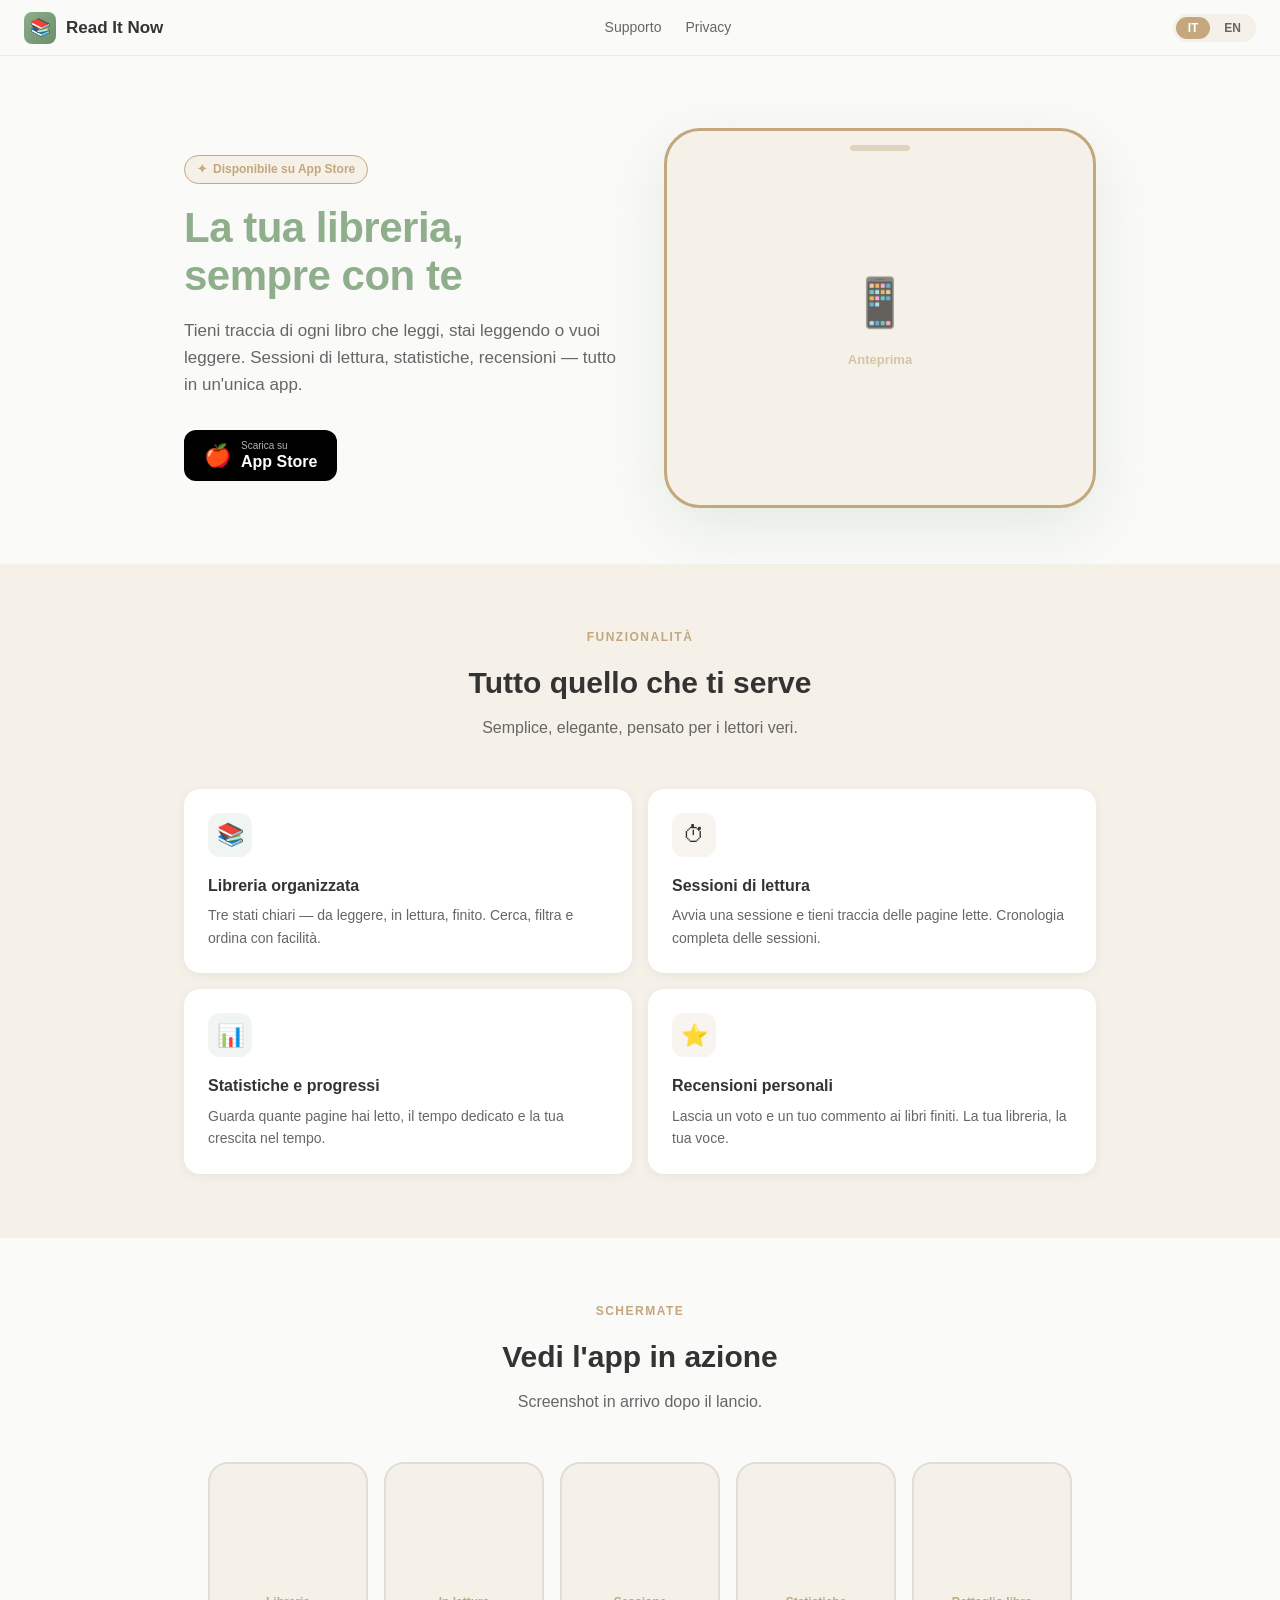
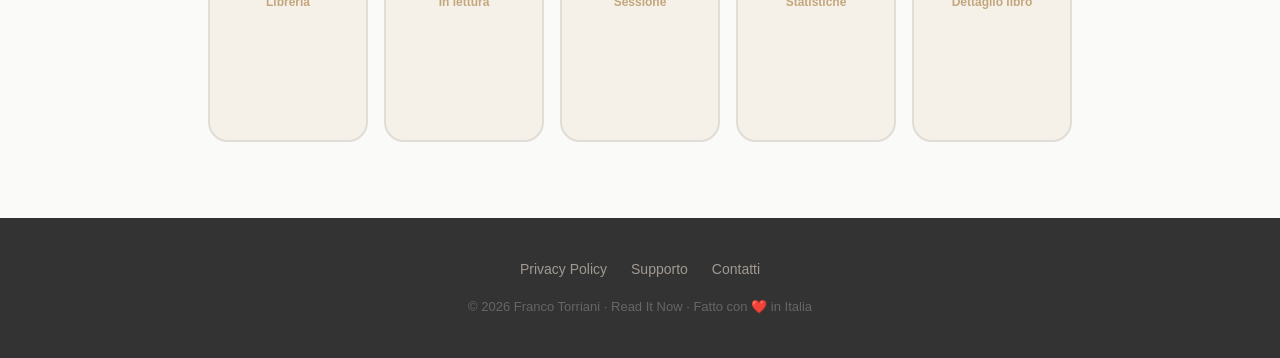
==== index.html @ 1315bf2b "Prepare screenshots section to load images from assets/screenshots/ Co-Authored-By: Claude Sonnet 4." ====
<!DOCTYPE html>
<html lang="it">
<head>
  <meta charset="UTF-8">
  <meta name="viewport" content="width=device-width, initial-scale=1.0">
  <title>Read It Now</title>
  <meta name="description" content="Read It Now — Tieni traccia dei libri che leggi. App iOS per organizzare la tua libreria personale.">
  <meta property="og:title" content="Read It Now">
  <meta property="og:description" content="Tieni traccia di ogni libro che leggi, stai leggendo o vuoi leggere.">
  <meta property="og:image" content="assets/app-icon.png">
  <meta property="og:type" content="website">
  <link rel="icon" href="favicon.svg" type="image/svg+xml">
  <link rel="stylesheet" href="style.css">
  <script>
    (function(){
      try {
        var l = localStorage.getItem('rin_lang');
        if (l === 'en') document.documentElement.setAttribute('data-lang', 'en');
      } catch(e) {}
    })();
  </script>
</head>
<body>

  <!-- NAV -->
  <nav class="nav">
    <a href="index.html" class="nav-logo">
      <div class="nav-icon">
        <img src="assets/app-icon.png" alt="Read It Now" onerror="this.parentElement.textContent='📚'">
      </div>
      Read It Now
    </a>
    <div class="nav-links">
      <a href="support.html" data-i18n="nav_support">Supporto</a>
      <a href="privacy.html" data-i18n="nav_privacy">Privacy</a>
    </div>
    <div class="lang-toggle">
      <button class="lang-btn active" data-lang="it" onclick="setLang('it')">IT</button>
      <button class="lang-btn" data-lang="en" onclick="setLang('en')">EN</button>
    </div>
  </nav>

  <!-- HERO -->
  <section class="hero">
    <div>
      <div class="hero-badge">✦ <span data-i18n="hero_badge">Disponibile su App Store</span></div>
      <h1 class="hero-title">
        <span data-i18n="hero_title_1">La tua libreria,</span><br>
        <span style="color: var(--color-primary);" data-i18n="hero_title_2">sempre con te</span>
      </h1>
      <p class="hero-sub" data-i18n="hero_sub">
        Tieni traccia di ogni libro che leggi, stai leggendo o vuoi leggere. Sessioni di lettura, statistiche, recensioni — tutto in un'unica app.
      </p>
      <!-- TODO: sostituire href con link App Store reale prima del lancio -->
      <a href="#" class="appstore-btn">
        <span class="as-icon">🍎</span>
        <div class="as-text">
          <small data-i18n="hero_appstore_label">Scarica su</small>
          <strong data-i18n="hero_appstore_store">App Store</strong>
        </div>
      </a>
    </div>
    <div class="hero-phone">
      <div class="hero-phone-placeholder">
        <div class="ph-icon">📱</div>
        <p data-i18n="hero_phone_label">Anteprima</p>
      </div>
    </div>
  </section>

  <!-- FEATURES -->
  <section class="features">
    <div class="container">
      <p class="section-label" data-i18n="features_label">Funzionalità</p>
      <h2 class="section-title" data-i18n="features_title">Tutto quello che ti serve</h2>
      <p class="section-sub" data-i18n="features_sub">Semplice, elegante, pensato per i lettori veri.</p>
      <div class="features-grid">
        <div class="feature-card">
          <div class="feature-icon" style="background: var(--color-feature-icon-green);">📚</div>
          <h3 data-i18n="feature_1_title">Libreria organizzata</h3>
          <p data-i18n="feature_1_desc">Tre stati chiari — da leggere, in lettura, finito. Cerca, filtra e ordina con facilità.</p>
        </div>
        <div class="feature-card">
          <div class="feature-icon" style="background: var(--color-feature-icon-cream);">⏱</div>
          <h3 data-i18n="feature_2_title">Sessioni di lettura</h3>
          <p data-i18n="feature_2_desc">Avvia una sessione e tieni traccia delle pagine lette. Cronologia completa delle sessioni.</p>
        </div>
        <div class="feature-card">
          <div class="feature-icon" style="background: var(--color-feature-icon-green);">📊</div>
          <h3 data-i18n="feature_3_title">Statistiche e progressi</h3>
          <p data-i18n="feature_3_desc">Guarda quante pagine hai letto, il tempo dedicato e la tua crescita nel tempo.</p>
        </div>
        <div class="feature-card">
          <div class="feature-icon" style="background: var(--color-feature-icon-cream);">⭐</div>
          <h3 data-i18n="feature_4_title">Recensioni personali</h3>
          <p data-i18n="feature_4_desc">Lascia un voto e un tuo commento ai libri finiti. La tua libreria, la tua voce.</p>
        </div>
      </div>
    </div>
  </section>

  <!-- SCREENSHOTS -->
  <section class="screenshots">
    <div class="container">
      <p class="section-label" data-i18n="screenshots_label">Schermate</p>
      <h2 class="section-title" data-i18n="screenshots_title">Vedi l'app in azione</h2>
      <p class="section-sub" data-i18n="screenshots_sub">Screenshot in arrivo dopo il lancio.</p>
    </div>
    <div class="screenshots-strip">
      <div class="screen-item">
        <img src="assets/screenshots/screen-1.png" alt="Libreria" onerror="this.style.display='none';this.nextElementSibling.style.display='block'">
        <span data-i18n="screen_1" style="display:none">Libreria</span>
      </div>
      <div class="screen-item">
        <img src="assets/screenshots/screen-2.png" alt="In lettura" onerror="this.style.display='none';this.nextElementSibling.style.display='block'">
        <span data-i18n="screen_2" style="display:none">In lettura</span>
      </div>
      <div class="screen-item">
        <img src="assets/screenshots/screen-3.png" alt="Sessione" onerror="this.style.display='none';this.nextElementSibling.style.display='block'">
        <span data-i18n="screen_3" style="display:none">Sessione</span>
      </div>
      <div class="screen-item">
        <img src="assets/screenshots/screen-4.png" alt="Statistiche" onerror="this.style.display='none';this.nextElementSibling.style.display='block'">
        <span data-i18n="screen_4" style="display:none">Statistiche</span>
      </div>
      <div class="screen-item">
        <img src="assets/screenshots/screen-5.png" alt="Dettaglio libro" onerror="this.style.display='none';this.nextElementSibling.style.display='block'">
        <span data-i18n="screen_5" style="display:none">Dettaglio libro</span>
      </div>
    </div>
  </section>

  <!-- FOOTER -->
  <footer>
    <div class="footer-links">
      <a href="privacy.html" data-i18n="footer_privacy">Privacy Policy</a>
      <a href="support.html" data-i18n="footer_support">Supporto</a>
      <a href="mailto:readitnowapp@gmail.com" data-i18n="footer_contact">Contatti</a>
    </div>
    <p class="footer-copy" data-i18n="footer_copy">© 2026 Franco Torriani · Read It Now · Fatto con ❤️ in Italia</p>
  </footer>

  <script src="i18n.js"></script>
</body>
</html>
---- style.css ----
/* ============================================================
   READ IT NOW — WEBSITE STYLES
   Palette and spacing mirrors the iOS app exactly.
   ============================================================ */

/* --- Reset ------------------------------------------------- */
*, *::before, *::after { box-sizing: border-box; margin: 0; padding: 0; }
img { max-width: 100%; display: block; }
a { color: inherit; text-decoration: none; }

/* --- Design Tokens ----------------------------------------- */
:root {
  --color-primary:        #8FAE8B;
  --color-secondary:      #F5F1E8;
  --color-accent:         #C4A77D;
  --color-bg:             #FAFAF8;
  --color-text:           #333333;
  --color-text-secondary: #666666;
  --color-footer-bg:      #333333;
  --color-feature-icon-green: rgba(143, 174, 139, 0.12);
  --color-feature-icon-cream: rgba(196, 167, 125, 0.12);

  --font: -apple-system, BlinkMacSystemFont, 'Segoe UI', sans-serif;

  --radius-sm:  8px;
  --radius-md:  12px;
  --radius-lg:  16px;
  --radius-xl:  36px;

  --shadow-sm:   0 2px 12px rgba(0, 0, 0, 0.06);
  --shadow-hero: 0 20px 60px rgba(143, 174, 139, 0.2);

  --breakpoint: 768px;
}

/* --- Base -------------------------------------------------- */
body {
  font-family: var(--font);
  background: var(--color-bg);
  color: var(--color-text);
  font-size: 16px;
  line-height: 1.6;
}

/* --- Typography -------------------------------------------- */
h1 { font-size: 42px; font-weight: 800; line-height: 1.15; letter-spacing: -0.5px; }
h2 { font-size: 30px; font-weight: 800; }
h3 { font-size: 16px; font-weight: 700; }

/* --- NAV --------------------------------------------------- */
.nav {
  background: rgba(250, 250, 248, 0.92);
  backdrop-filter: blur(12px);
  -webkit-backdrop-filter: blur(12px);
  border-bottom: 1px solid rgba(0, 0, 0, 0.06);
  height: 56px;
  padding: 0 24px;
  display: flex;
  align-items: center;
  justify-content: space-between;
  position: sticky;
  top: 0;
  z-index: 100;
}
.nav-logo {
  display: flex;
  align-items: center;
  gap: 10px;
  font-weight: 700;
  font-size: 17px;
  color: var(--color-text);
}
.nav-icon {
  width: 32px; height: 32px;
  background: linear-gradient(135deg, var(--color-primary), #6B8E68);
  border-radius: var(--radius-sm);
  display: flex;
  align-items: center;
  justify-content: center;
}
.nav-icon img { width: 20px; height: 20px; }
.nav-links {
  display: flex;
  gap: 24px;
}
.nav-links a {
  font-size: 14px;
  color: var(--color-text-secondary);
  transition: color 0.15s;
}
.nav-links a:hover { color: var(--color-primary); }
.lang-toggle {
  display: flex;
  background: var(--color-secondary);
  border-radius: 20px;
  padding: 3px;
  gap: 2px;
}
.lang-btn {
  padding: 4px 12px;
  border-radius: 16px;
  font-size: 12px;
  font-weight: 600;
  cursor: pointer;
  border: none;
  background: transparent;
  color: var(--color-text-secondary);
  font-family: var(--font);
}
.lang-btn.active {
  background: var(--color-accent);
  color: white;
}

/* --- FOOTER ------------------------------------------------ */
footer {
  background: var(--color-footer-bg);
  color: #E8E4DF;
  padding: 40px 24px;
  text-align: center;
}
.footer-links {
  display: flex;
  gap: 24px;
  justify-content: center;
  flex-wrap: wrap;
  margin-bottom: 16px;
}
.footer-links a { color: #A09A92; font-size: 14px; }
.footer-links a:hover { color: var(--color-primary); }
.footer-copy { font-size: 13px; color: #666; }

/* --- SECTION COMMON --------------------------------------- */
.section-label {
  text-align: center;
  font-size: 12px;
  font-weight: 700;
  letter-spacing: 1.5px;
  color: var(--color-accent);
  text-transform: uppercase;
  margin-bottom: 12px;
}
.section-title {
  text-align: center;
  margin-bottom: 8px;
}
.section-sub {
  text-align: center;
  font-size: 16px;
  color: var(--color-text-secondary);
  margin-bottom: 48px;
}
.container { max-width: 960px; margin: 0 auto; padding: 0 24px; }

/* --- HERO -------------------------------------------------- */
.hero {
  max-width: 960px;
  margin: 0 auto;
  padding: 72px 24px 56px;
  display: grid;
  grid-template-columns: 1fr 1fr;
  gap: 48px;
  align-items: center;
}
.hero-badge {
  display: inline-flex;
  align-items: center;
  gap: 6px;
  background: var(--color-secondary);
  border: 1px solid var(--color-accent);
  border-radius: 20px;
  padding: 4px 12px;
  font-size: 12px;
  color: var(--color-accent);
  font-weight: 600;
  margin-bottom: 20px;
}
.hero-title {
  margin-bottom: 16px;
}
.hero-title span { color: var(--color-primary); }
.hero-sub {
  font-size: 17px;
  color: var(--color-text-secondary);
  margin-bottom: 32px;
}
.appstore-btn {
  display: inline-flex;
  align-items: center;
  gap: 10px;
  background: #000;
  color: #fff;
  border-radius: var(--radius-md);
  padding: 10px 20px;
  width: fit-content;
}
.appstore-btn .as-icon { font-size: 22px; line-height: 1; }
.appstore-btn .as-text { line-height: 1.2; }
.appstore-btn .as-text small { display: block; font-size: 10px; opacity: 0.7; }
.appstore-btn .as-text strong { font-size: 16px; font-weight: 700; }
.hero-phone {
  background: var(--color-secondary);
  border: 3px solid var(--color-accent);
  border-radius: var(--radius-xl);
  height: 380px;
  display: flex;
  align-items: center;
  justify-content: center;
  box-shadow: var(--shadow-hero);
  position: relative;
  overflow: hidden;
}
.hero-phone::before {
  content: '';
  position: absolute;
  top: 14px;
  width: 60px; height: 6px;
  background: var(--color-accent);
  border-radius: 3px;
  opacity: 0.4;
}
.hero-phone img { width: 80%; height: 90%; object-fit: cover; border-radius: 20px; }
.hero-phone-placeholder {
  text-align: center;
  color: var(--color-accent);
  opacity: 0.6;
}
.hero-phone-placeholder .ph-icon { font-size: 48px; margin-bottom: 8px; }
.hero-phone-placeholder p { font-size: 13px; font-weight: 600; }

/* --- FEATURES --------------------------------------------- */
.features { background: var(--color-secondary); padding: 64px 24px; }
.features-grid {
  display: grid;
  grid-template-columns: 1fr 1fr;
  gap: 16px;
}
.feature-card {
  background: white;
  border-radius: var(--radius-lg);
  padding: 24px;
  box-shadow: var(--shadow-sm);
}
.feature-icon {
  width: 44px; height: 44px;
  border-radius: var(--radius-md);
  display: flex;
  align-items: center;
  justify-content: center;
  font-size: 22px;
  margin-bottom: 16px;
}
.feature-card p { font-size: 14px; color: var(--color-text-secondary); margin-top: 6px; }

/* --- SCREENSHOTS ------------------------------------------ */
.screenshots { padding: 64px 0; }
.screenshots .container { margin-bottom: 32px; }
.screenshots-strip {
  display: flex;
  gap: 16px;
  overflow-x: auto;
  padding: 0 24px 12px;
  scroll-snap-type: x mandatory;
  -webkit-overflow-scrolling: touch;
  scrollbar-width: none;
  justify-content: center;
}
.screenshots-strip::-webkit-scrollbar { display: none; }
.screen-item {
  flex: 0 0 160px;
  height: 280px;
  background: var(--color-secondary);
  border: 2px solid #e0ddd8;
  border-radius: 20px;
  display: flex;
  align-items: center;
  justify-content: center;
  color: var(--color-accent);
  font-size: 12px;
  font-weight: 600;
  text-align: center;
  padding: 12px;
  scroll-snap-align: start;
  overflow: hidden;
}
.screen-item img { width: 100%; height: 100%; object-fit: cover; border-radius: 18px; }

/* --- MINI HERO (support, privacy) ------------------------- */
.mini-hero {
  background: var(--color-secondary);
  padding: 48px 24px;
  text-align: center;
  border-bottom: 1px solid rgba(0,0,0,0.06);
}
.mini-hero h1 { font-size: 36px; margin-bottom: 12px; }
.mini-hero p { font-size: 17px; color: var(--color-text-secondary); }

/* --- FAQ -------------------------------------------------- */
.faq-section { padding: 56px 24px; }
.faq-list { max-width: 720px; margin: 0 auto; display: flex; flex-direction: column; gap: 12px; }
details {
  background: white;
  border-radius: var(--radius-md);
  box-shadow: var(--shadow-sm);
  overflow: hidden;
}
summary {
  padding: 20px 24px;
  font-weight: 600;
  font-size: 15px;
  cursor: pointer;
  list-style: none;
  display: flex;
  justify-content: space-between;
  align-items: center;
}
summary::-webkit-details-marker { display: none; }
summary::after {
  content: '+';
  font-size: 20px;
  color: var(--color-accent);
  font-weight: 300;
  flex-shrink: 0;
}
details[open] summary::after { content: '−'; }
.faq-answer { padding: 0 24px 20px; font-size: 14px; color: var(--color-text-secondary); line-height: 1.7; }

/* --- CONTACT ---------------------------------------------- */
.contact-section {
  background: var(--color-secondary);
  padding: 56px 24px;
  text-align: center;
}
.contact-section h2 { margin-bottom: 12px; }
.contact-section p { color: var(--color-text-secondary); margin-bottom: 28px; }
.contact-btn {
  display: inline-flex;
  align-items: center;
  gap: 8px;
  background: var(--color-primary);
  color: white;
  padding: 12px 28px;
  border-radius: var(--radius-md);
  font-weight: 600;
  font-size: 15px;
}
.contact-btn:hover { background: #6B8E68; }
.contact-note { margin-top: 16px; font-size: 13px; color: var(--color-text-secondary); }

/* --- PRIVACY ---------------------------------------------- */
.privacy-section { padding: 56px 24px; max-width: 720px; margin: 0 auto; }
.privacy-section .last-modified {
  font-size: 13px;
  color: var(--color-text-secondary);
  margin-bottom: 40px;
  padding-bottom: 16px;
  border-bottom: 1px solid #e0ddd8;
}
.privacy-section h2 { font-size: 20px; font-weight: 700; margin: 32px 0 12px; }
.privacy-section p { font-size: 15px; color: var(--color-text-secondary); margin-bottom: 12px; line-height: 1.7; }
.privacy-section a { color: var(--color-primary); text-decoration: underline; }

/* --- LANG BLOCKS ------------------------------------------ */
.lang-block[hidden] { display: none; }

/* --- RESPONSIVE ------------------------------------------- */
@media (max-width: 768px) {
  h1 { font-size: 32px; }
  h2 { font-size: 24px; }

  .nav-links { display: none; }

  .hero {
    grid-template-columns: 1fr;
    padding: 48px 24px 40px;
    gap: 32px;
  }
  .hero-phone { height: 260px; }

  .features-grid { grid-template-columns: 1fr; }

  .mini-hero h1 { font-size: 28px; }
}

/* --- FOUC PREVENTION -------------------------------------- */
[data-lang="en"] .lang-block[data-lang="it"] { display: none; }
[data-lang="en"] .lang-block[data-lang="en"] { display: block !important; }
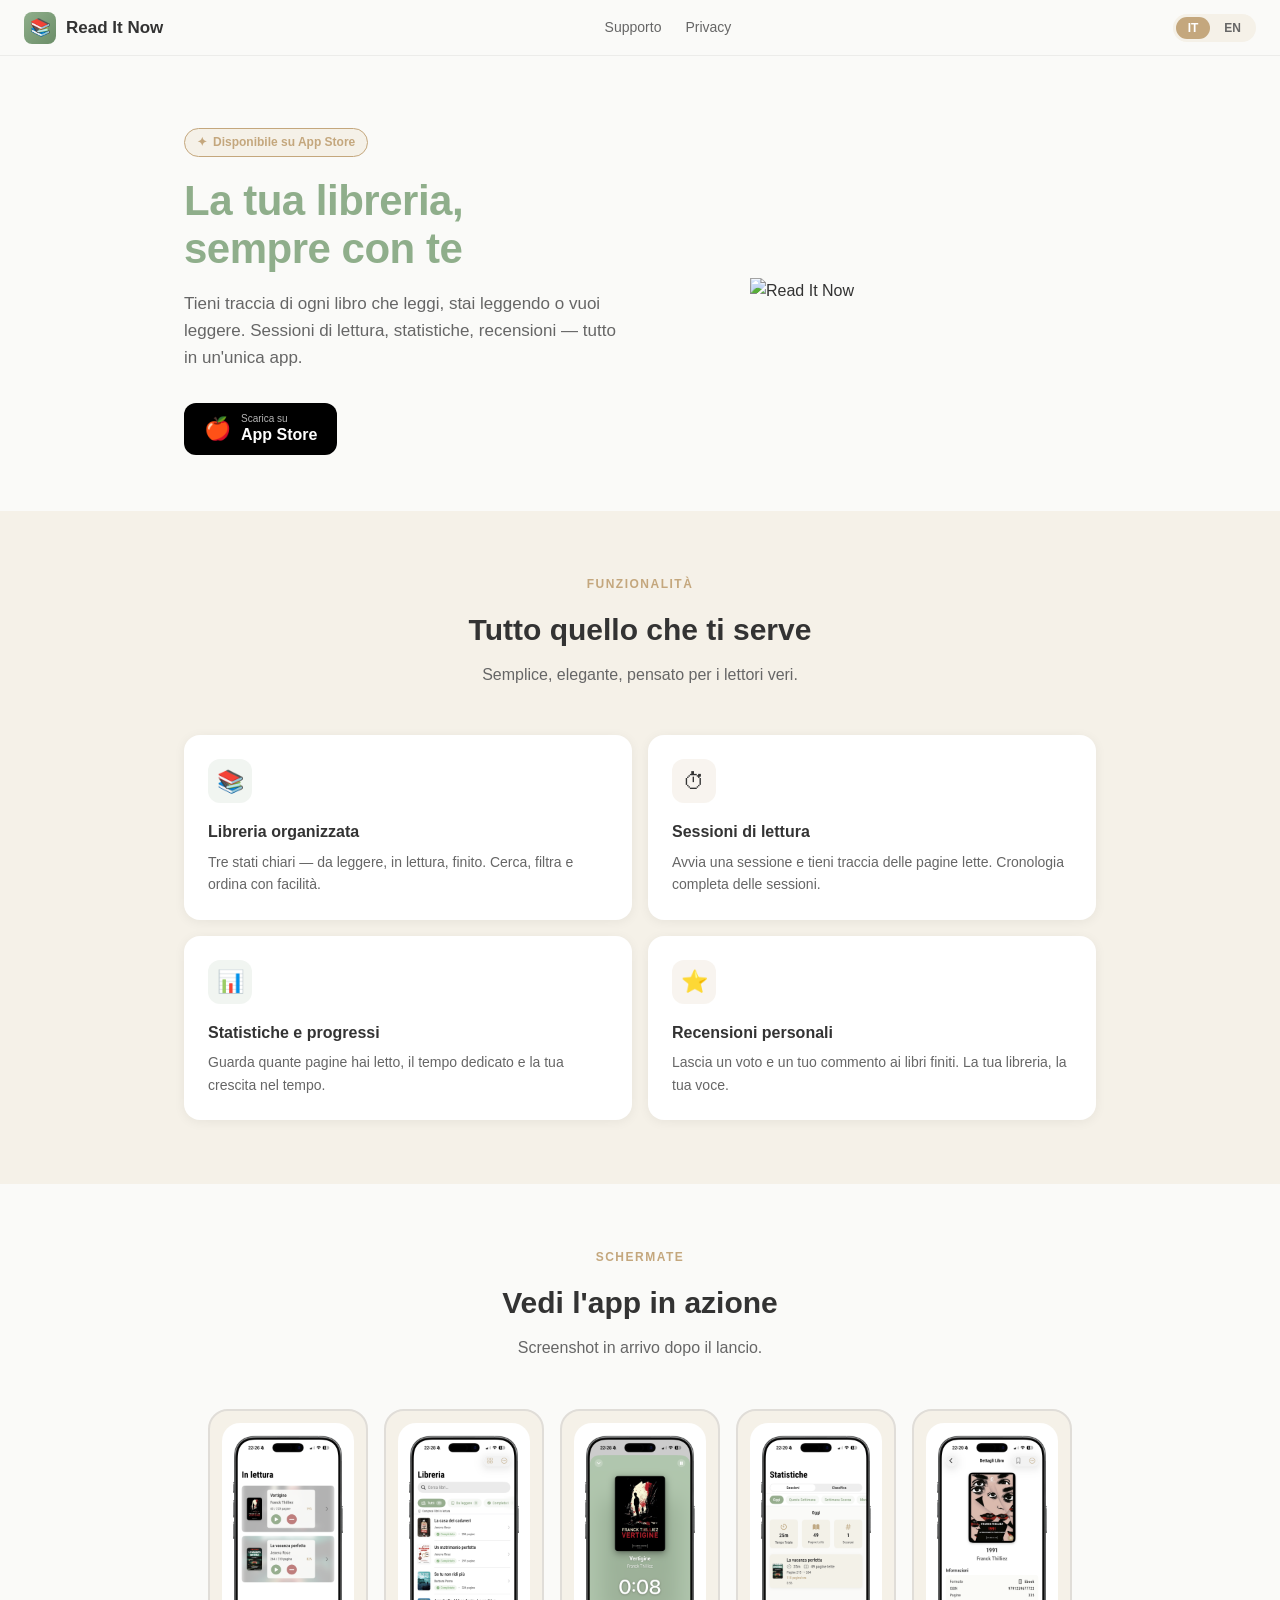
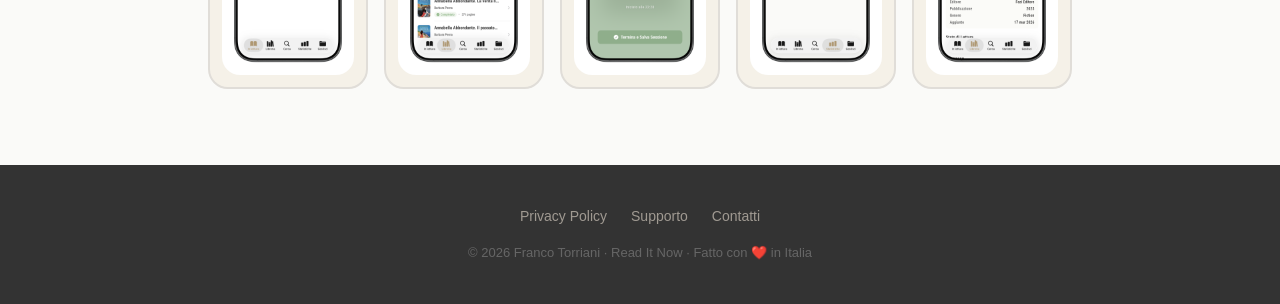
==== commit 3d096800: "Use phone mockup screenshot in hero section Replace placeholder with screen-1-home.png and restyle h" ====
--- a/index.html
+++ b/index.html
@@ -61,10 +61,7 @@
       </a>
     </div>
     <div class="hero-phone">
-      <div class="hero-phone-placeholder">
-        <div class="ph-icon">📱</div>
-        <p data-i18n="hero_phone_label">Anteprima</p>
-      </div>
+      <img src="assets/screenshots/screen-1-home.png" alt="Read It Now" class="hero-phone-img">
     </div>
   </section>
 
--- a/style.css
+++ b/style.css
@@ -199,27 +199,11 @@
 .appstore-btn .as-text small { display: block; font-size: 10px; opacity: 0.7; }
 .appstore-btn .as-text strong { font-size: 16px; font-weight: 700; }
 .hero-phone {
-  background: var(--color-secondary);
-  border: 3px solid var(--color-accent);
-  border-radius: var(--radius-xl);
-  height: 380px;
-  display: flex;
-  align-items: center;
-  justify-content: center;
-  box-shadow: var(--shadow-hero);
-  position: relative;
-  overflow: hidden;
-}
-.hero-phone::before {
-  content: '';
-  position: absolute;
-  top: 14px;
-  width: 60px; height: 6px;
-  background: var(--color-accent);
-  border-radius: 3px;
-  opacity: 0.4;
-}
-.hero-phone img { width: 80%; height: 90%; object-fit: cover; border-radius: 20px; }
+  max-width: 260px;
+  width: 100%;
+  margin: 0 auto;
+}
+.hero-phone img { width: 100%; height: auto; display: block; }
 .hero-phone-placeholder {
   text-align: center;
   color: var(--color-accent);
@@ -375,7 +359,7 @@
     padding: 48px 24px 40px;
     gap: 32px;
   }
-  .hero-phone { height: 260px; }
+  .hero-phone { max-width: 180px; }
 
   .features-grid { grid-template-columns: 1fr; }
 
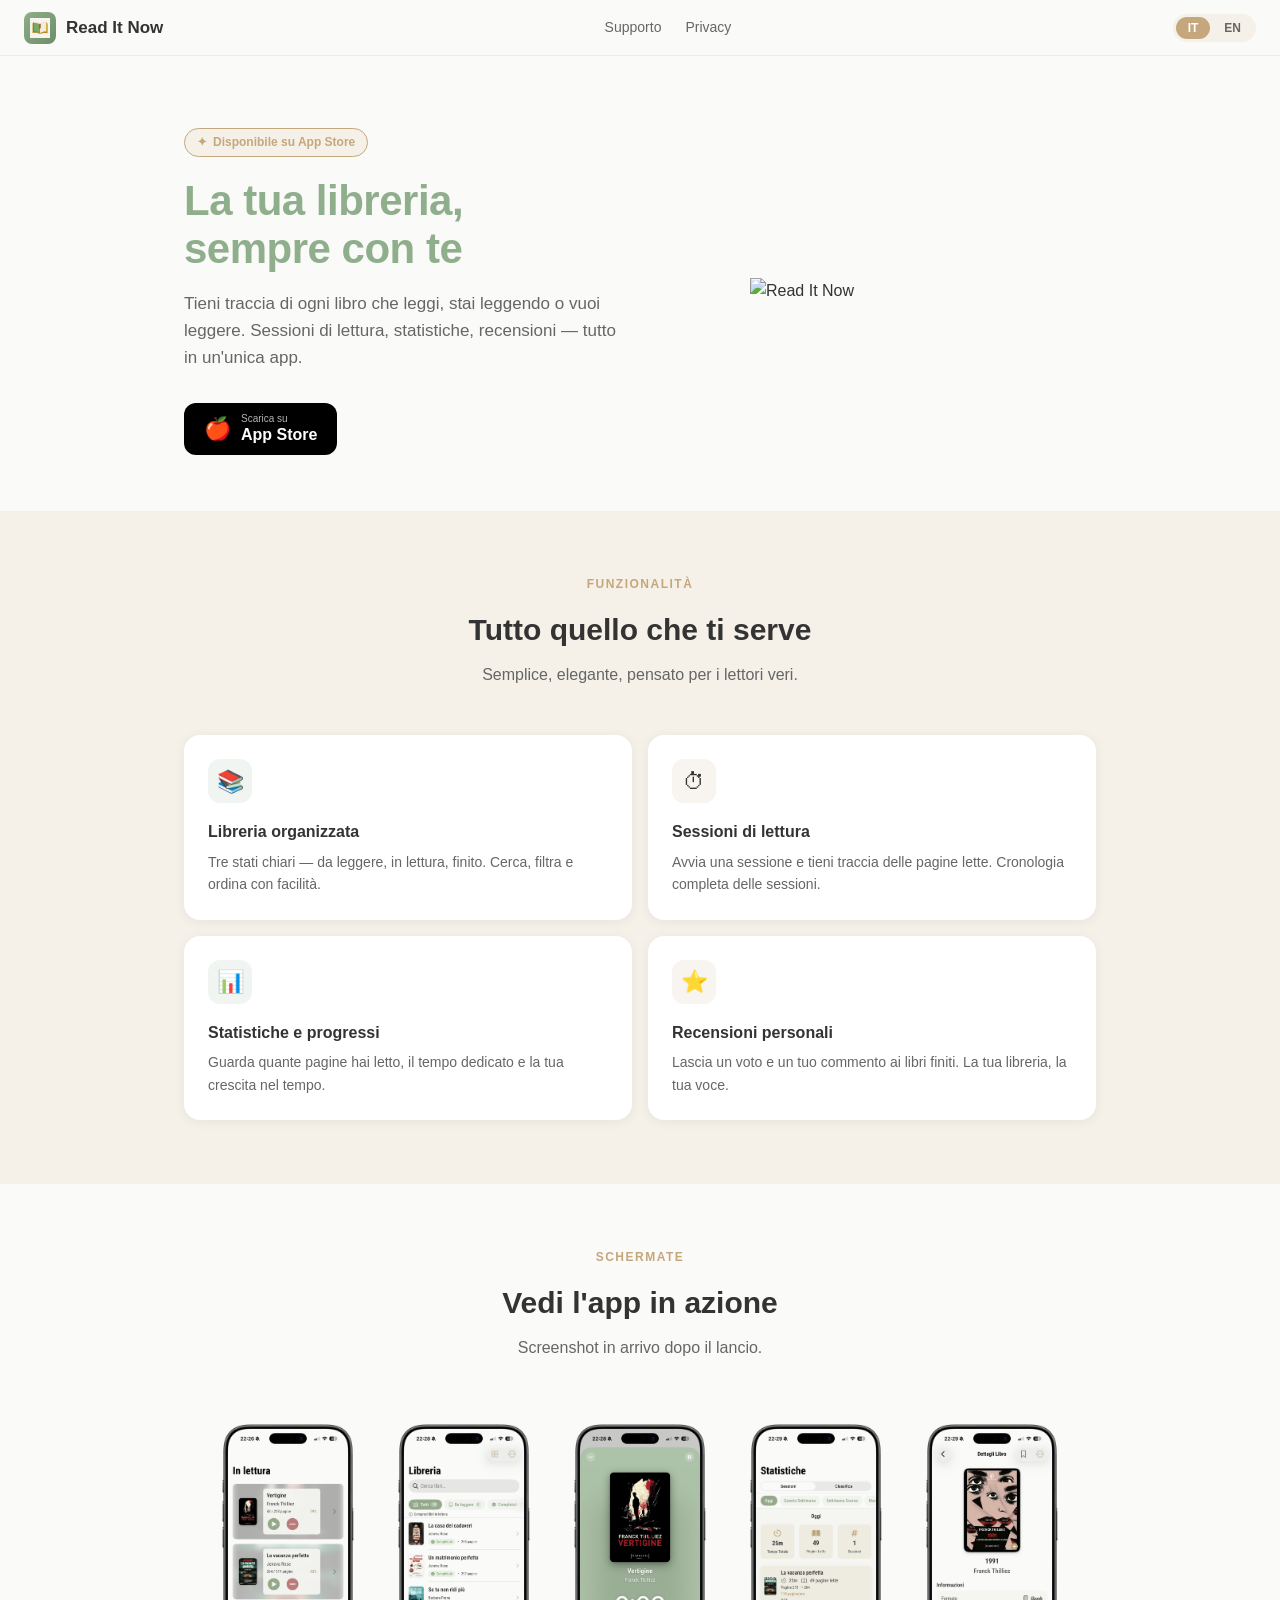
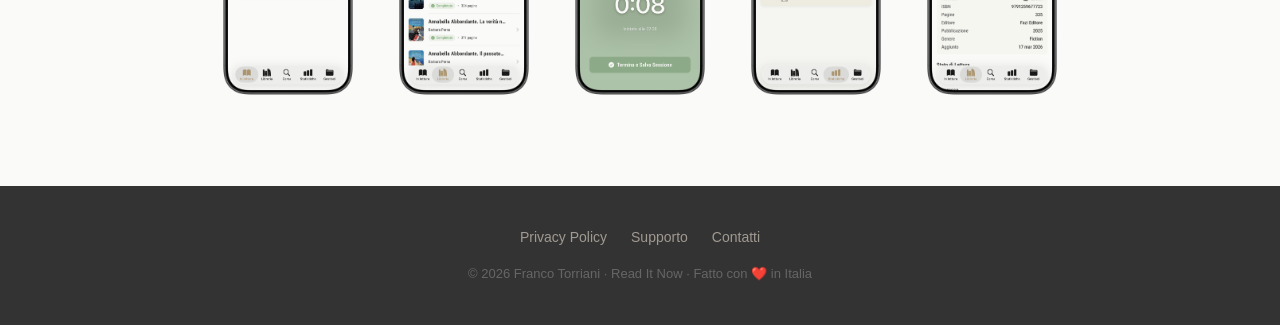
==== commit 6f44a56c: "Use app icon as favicon Replace SVG placeholder with the real 1024x1024 app icon PNG. Also add apple" ====
--- a/index.html
+++ b/index.html
@@ -9,7 +9,8 @@
   <meta property="og:description" content="Tieni traccia di ogni libro che leggi, stai leggendo o vuoi leggere.">
   <meta property="og:image" content="assets/app-icon.png">
   <meta property="og:type" content="website">
-  <link rel="icon" href="favicon.svg" type="image/svg+xml">
+  <link rel="icon" href="assets/app-icon.png" type="image/png">
+  <link rel="apple-touch-icon" href="assets/app-icon.png">
   <link rel="stylesheet" href="style.css">
   <script>
     (function(){
--- a/style.css
+++ b/style.css
@@ -252,22 +252,13 @@
 .screenshots-strip::-webkit-scrollbar { display: none; }
 .screen-item {
   flex: 0 0 160px;
-  height: 280px;
-  background: var(--color-secondary);
-  border: 2px solid #e0ddd8;
-  border-radius: 20px;
-  display: flex;
-  align-items: center;
-  justify-content: center;
+  scroll-snap-align: start;
   color: var(--color-accent);
   font-size: 12px;
   font-weight: 600;
   text-align: center;
-  padding: 12px;
-  scroll-snap-align: start;
-  overflow: hidden;
-}
-.screen-item img { width: 100%; height: 100%; object-fit: cover; border-radius: 18px; }
+}
+.screen-item img { width: 100%; height: auto; display: block; mix-blend-mode: multiply; }
 
 /* --- MINI HERO (support, privacy) ------------------------- */
 .mini-hero {
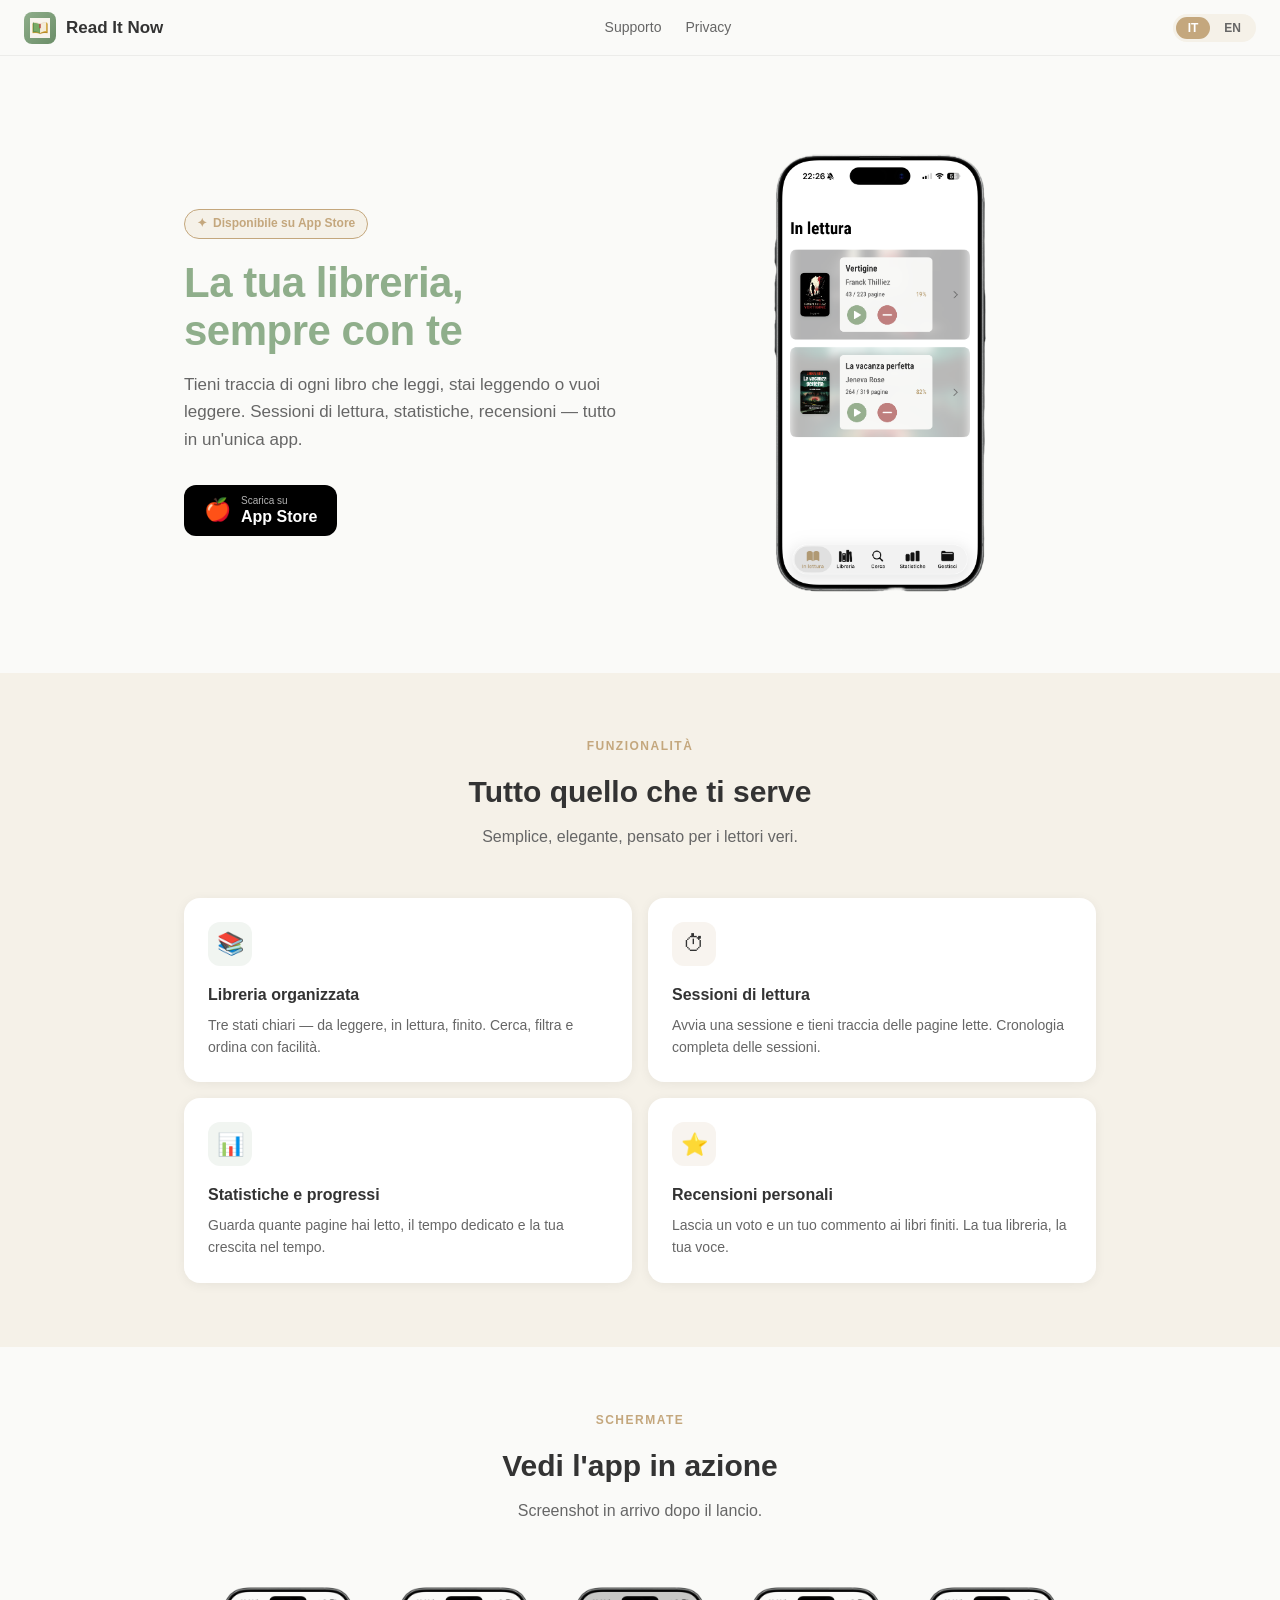
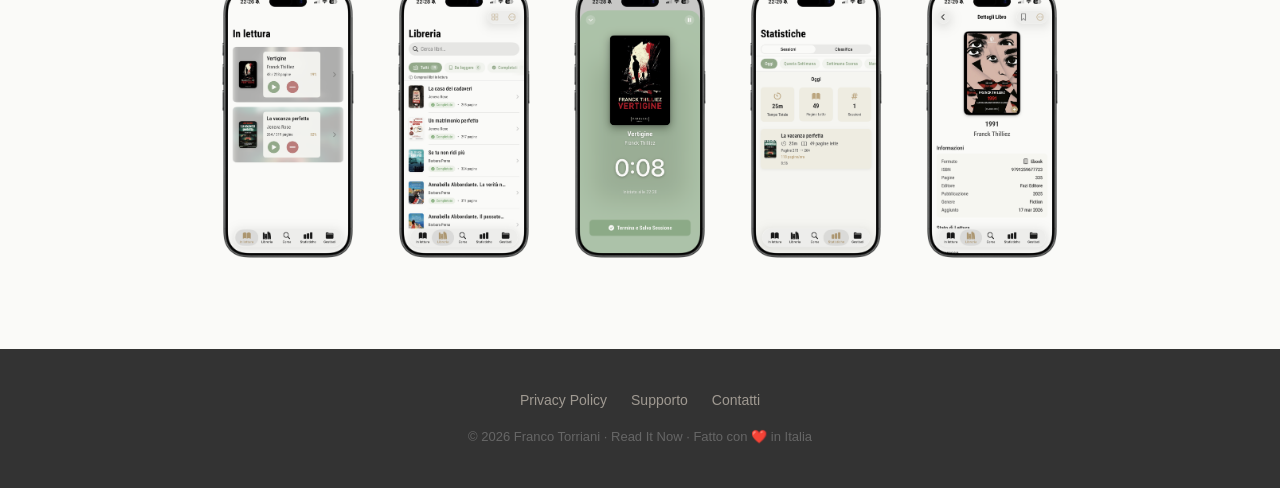
==== commit 4f2d5a5d: "Add language-aware image switching Add data-src-it/data-src-en attributes to hero and screenshot ima" ====
--- a/index.html
+++ b/index.html
@@ -62,7 +62,7 @@
       </a>
     </div>
     <div class="hero-phone">
-      <img src="assets/screenshots/screen-1-home.png" alt="Read It Now" class="hero-phone-img">
+      <img src="assets/screenshots/screen-1-home.png" alt="Read It Now" class="hero-phone-img" data-src-it="assets/screenshots/screen-1-home.png" data-src-en="assets/screenshots/screen-1-home-en.png">
     </div>
   </section>
 
@@ -106,23 +106,23 @@
     </div>
     <div class="screenshots-strip">
       <div class="screen-item">
-        <img src="assets/screenshots/screen-1.png" alt="Libreria" onerror="this.style.display='none';this.nextElementSibling.style.display='block'">
+        <img src="assets/screenshots/screen-1.png" alt="Libreria" data-src-it="assets/screenshots/screen-1.png" data-src-en="assets/screenshots/screen-1-en.png" onerror="this.style.display='none';this.nextElementSibling.style.display='block'">
         <span data-i18n="screen_1" style="display:none">Libreria</span>
       </div>
       <div class="screen-item">
-        <img src="assets/screenshots/screen-2.png" alt="In lettura" onerror="this.style.display='none';this.nextElementSibling.style.display='block'">
+        <img src="assets/screenshots/screen-2.png" alt="In lettura" data-src-it="assets/screenshots/screen-2.png" data-src-en="assets/screenshots/screen-2-en.png" onerror="this.style.display='none';this.nextElementSibling.style.display='block'">
         <span data-i18n="screen_2" style="display:none">In lettura</span>
       </div>
       <div class="screen-item">
-        <img src="assets/screenshots/screen-3.png" alt="Sessione" onerror="this.style.display='none';this.nextElementSibling.style.display='block'">
+        <img src="assets/screenshots/screen-3.png" alt="Sessione" data-src-it="assets/screenshots/screen-3.png" data-src-en="assets/screenshots/screen-3-en.png" onerror="this.style.display='none';this.nextElementSibling.style.display='block'">
         <span data-i18n="screen_3" style="display:none">Sessione</span>
       </div>
       <div class="screen-item">
-        <img src="assets/screenshots/screen-4.png" alt="Statistiche" onerror="this.style.display='none';this.nextElementSibling.style.display='block'">
+        <img src="assets/screenshots/screen-4.png" alt="Statistiche" data-src-it="assets/screenshots/screen-4.png" data-src-en="assets/screenshots/screen-4-en.png" onerror="this.style.display='none';this.nextElementSibling.style.display='block'">
         <span data-i18n="screen_4" style="display:none">Statistiche</span>
       </div>
       <div class="screen-item">
-        <img src="assets/screenshots/screen-5.png" alt="Dettaglio libro" onerror="this.style.display='none';this.nextElementSibling.style.display='block'">
+        <img src="assets/screenshots/screen-5.png" alt="Dettaglio libro" data-src-it="assets/screenshots/screen-5.png" data-src-en="assets/screenshots/screen-5-en.png" onerror="this.style.display='none';this.nextElementSibling.style.display='block'">
         <span data-i18n="screen_5" style="display:none">Dettaglio libro</span>
       </div>
     </div>
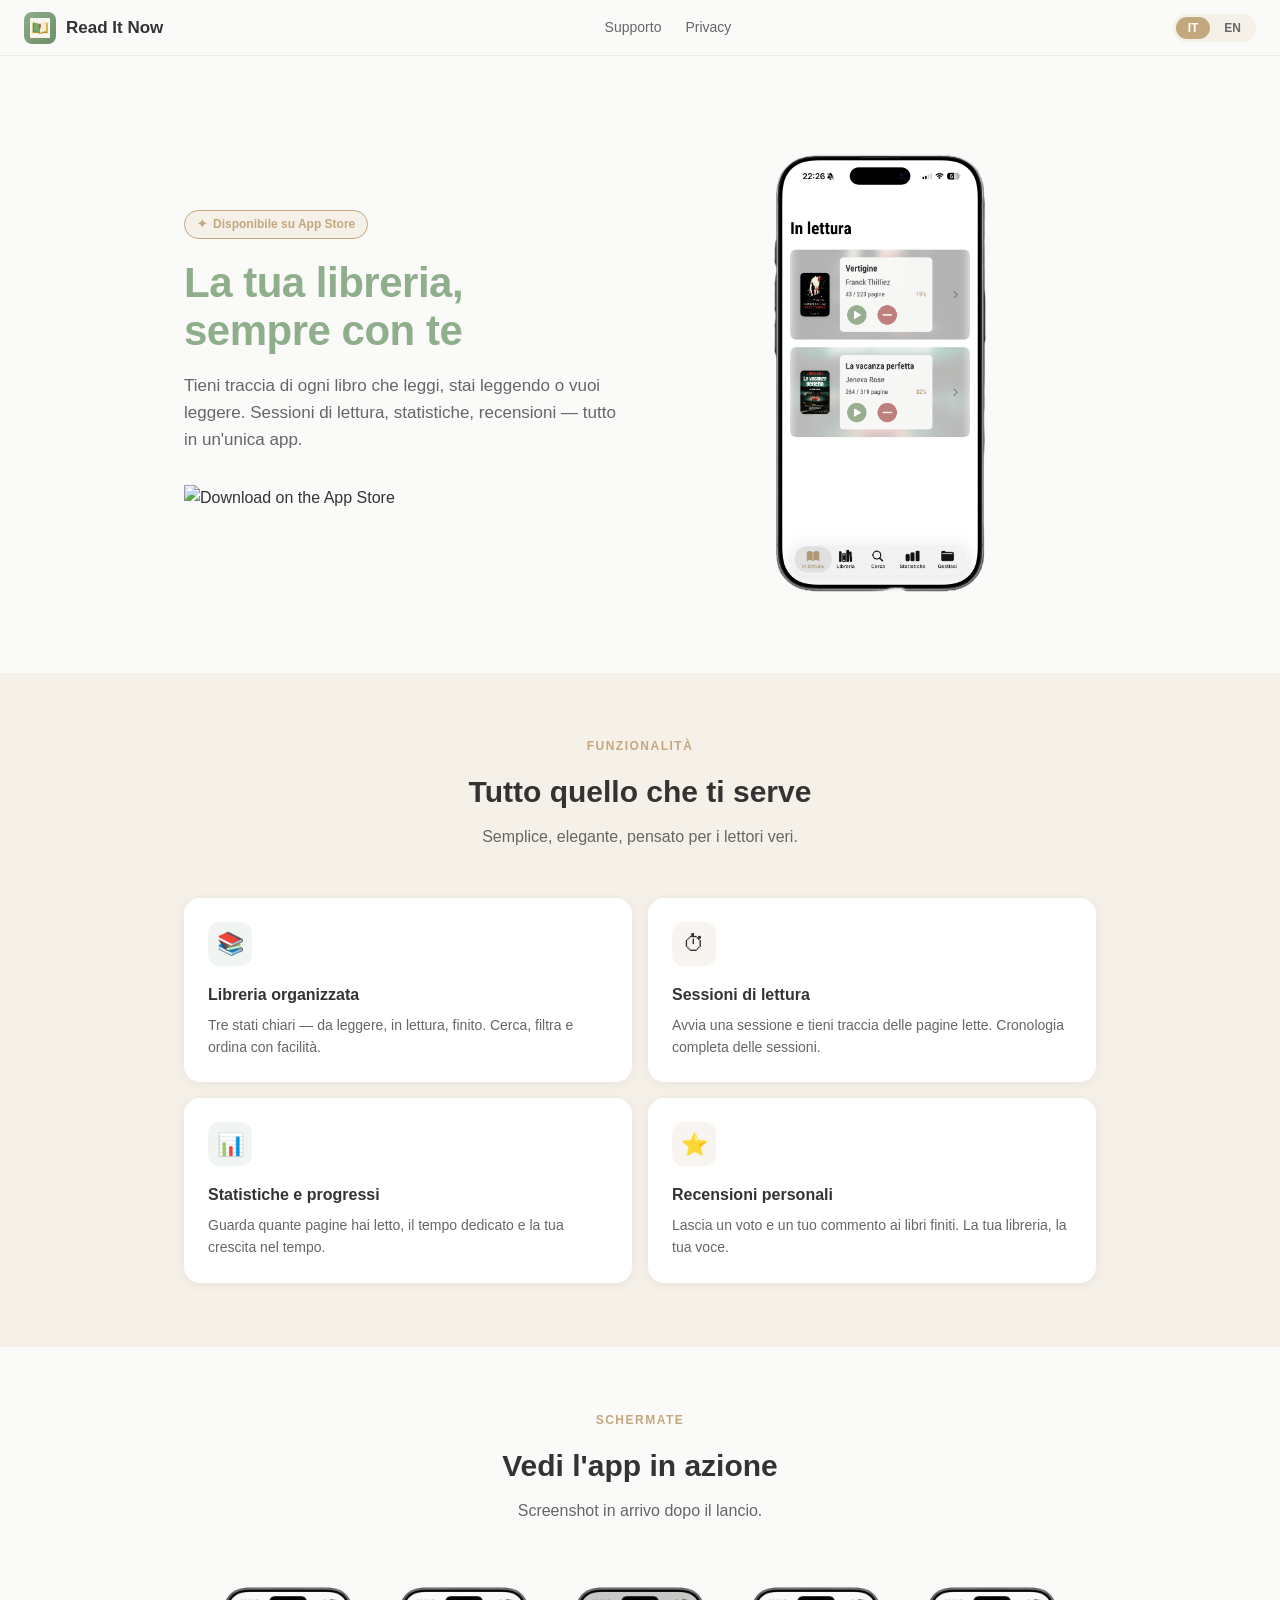
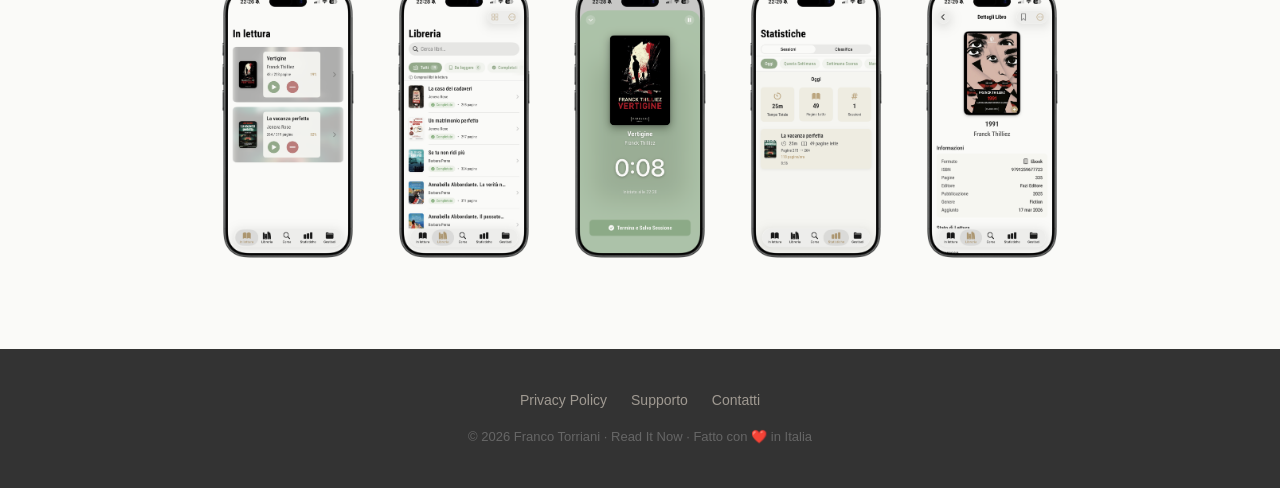
==== commit 80ec5003: "Add official App Store badge with real app link Co-Authored-By: Claude Sonnet 4.6 <noreply@anthropic" ====
--- a/index.html
+++ b/index.html
@@ -52,13 +52,8 @@
       <p class="hero-sub" data-i18n="hero_sub">
         Tieni traccia di ogni libro che leggi, stai leggendo o vuoi leggere. Sessioni di lettura, statistiche, recensioni — tutto in un'unica app.
       </p>
-      <!-- TODO: sostituire href con link App Store reale prima del lancio -->
-      <a href="#" class="appstore-btn">
-        <span class="as-icon">🍎</span>
-        <div class="as-text">
-          <small data-i18n="hero_appstore_label">Scarica su</small>
-          <strong data-i18n="hero_appstore_store">App Store</strong>
-        </div>
+      <a href="https://apps.apple.com/us/app/read-it-now/id6758524688" target="_blank" rel="noopener" class="appstore-badge-link">
+        <img src="https://developer.apple.com/assets/elements/badges/download-on-the-app-store.svg" alt="Download on the App Store" class="appstore-badge">
       </a>
     </div>
     <div class="hero-phone">
--- a/style.css
+++ b/style.css
@@ -184,20 +184,9 @@
   color: var(--color-text-secondary);
   margin-bottom: 32px;
 }
-.appstore-btn {
-  display: inline-flex;
-  align-items: center;
-  gap: 10px;
-  background: #000;
-  color: #fff;
-  border-radius: var(--radius-md);
-  padding: 10px 20px;
-  width: fit-content;
-}
-.appstore-btn .as-icon { font-size: 22px; line-height: 1; }
-.appstore-btn .as-text { line-height: 1.2; }
-.appstore-btn .as-text small { display: block; font-size: 10px; opacity: 0.7; }
-.appstore-btn .as-text strong { font-size: 16px; font-weight: 700; }
+.appstore-badge-link { display: inline-block; }
+.appstore-badge { height: 50px; width: auto; display: block; }
+.appstore-badge-link:hover { opacity: 0.85; transition: opacity 0.2s; }
 .hero-phone {
   max-width: 260px;
   width: 100%;
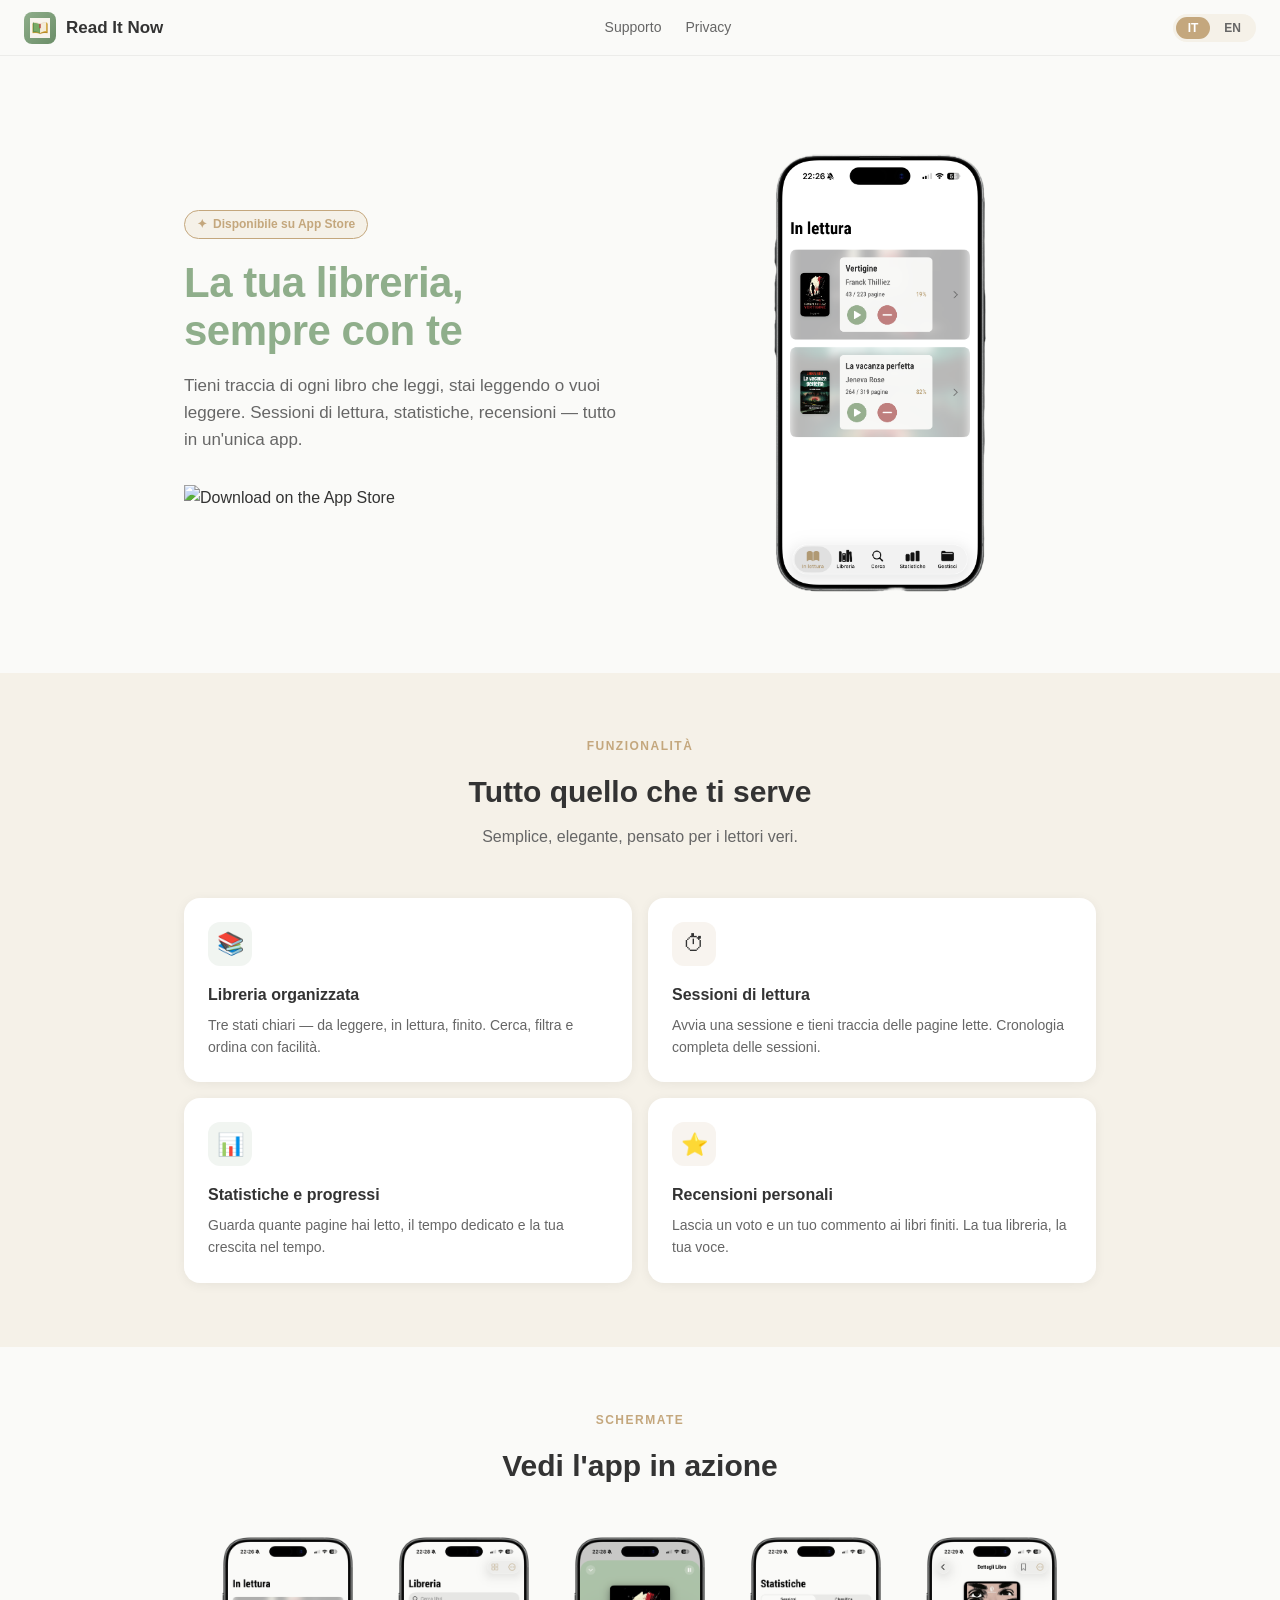
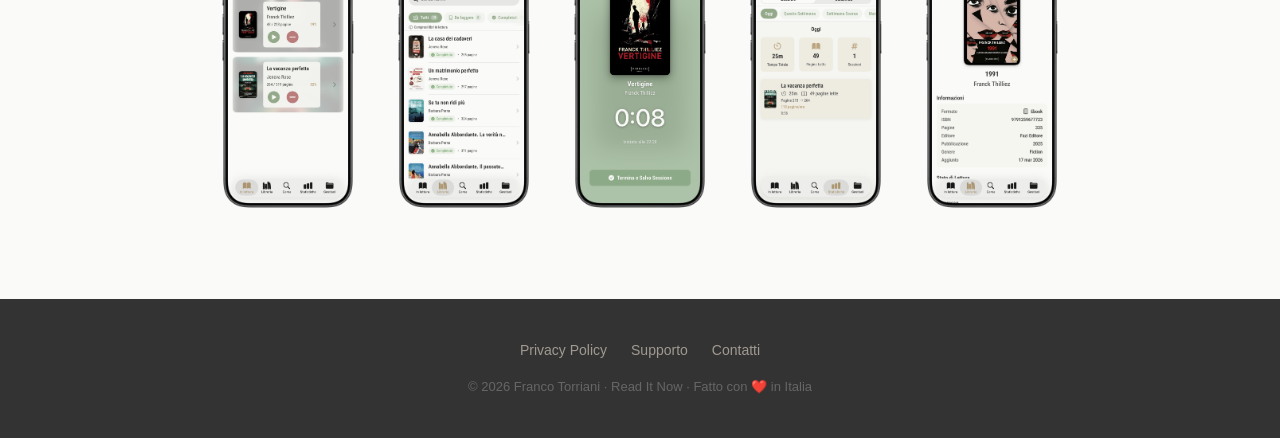
==== commit 1b27ad3b: "Remove "screenshots coming soon" label now that app is live Co-Authored-By: Claude Sonnet 4.6 <norep" ====
--- a/index.html
+++ b/index.html
@@ -97,7 +97,6 @@
     <div class="container">
       <p class="section-label" data-i18n="screenshots_label">Schermate</p>
       <h2 class="section-title" data-i18n="screenshots_title">Vedi l'app in azione</h2>
-      <p class="section-sub" data-i18n="screenshots_sub">Screenshot in arrivo dopo il lancio.</p>
     </div>
     <div class="screenshots-strip">
       <div class="screen-item">
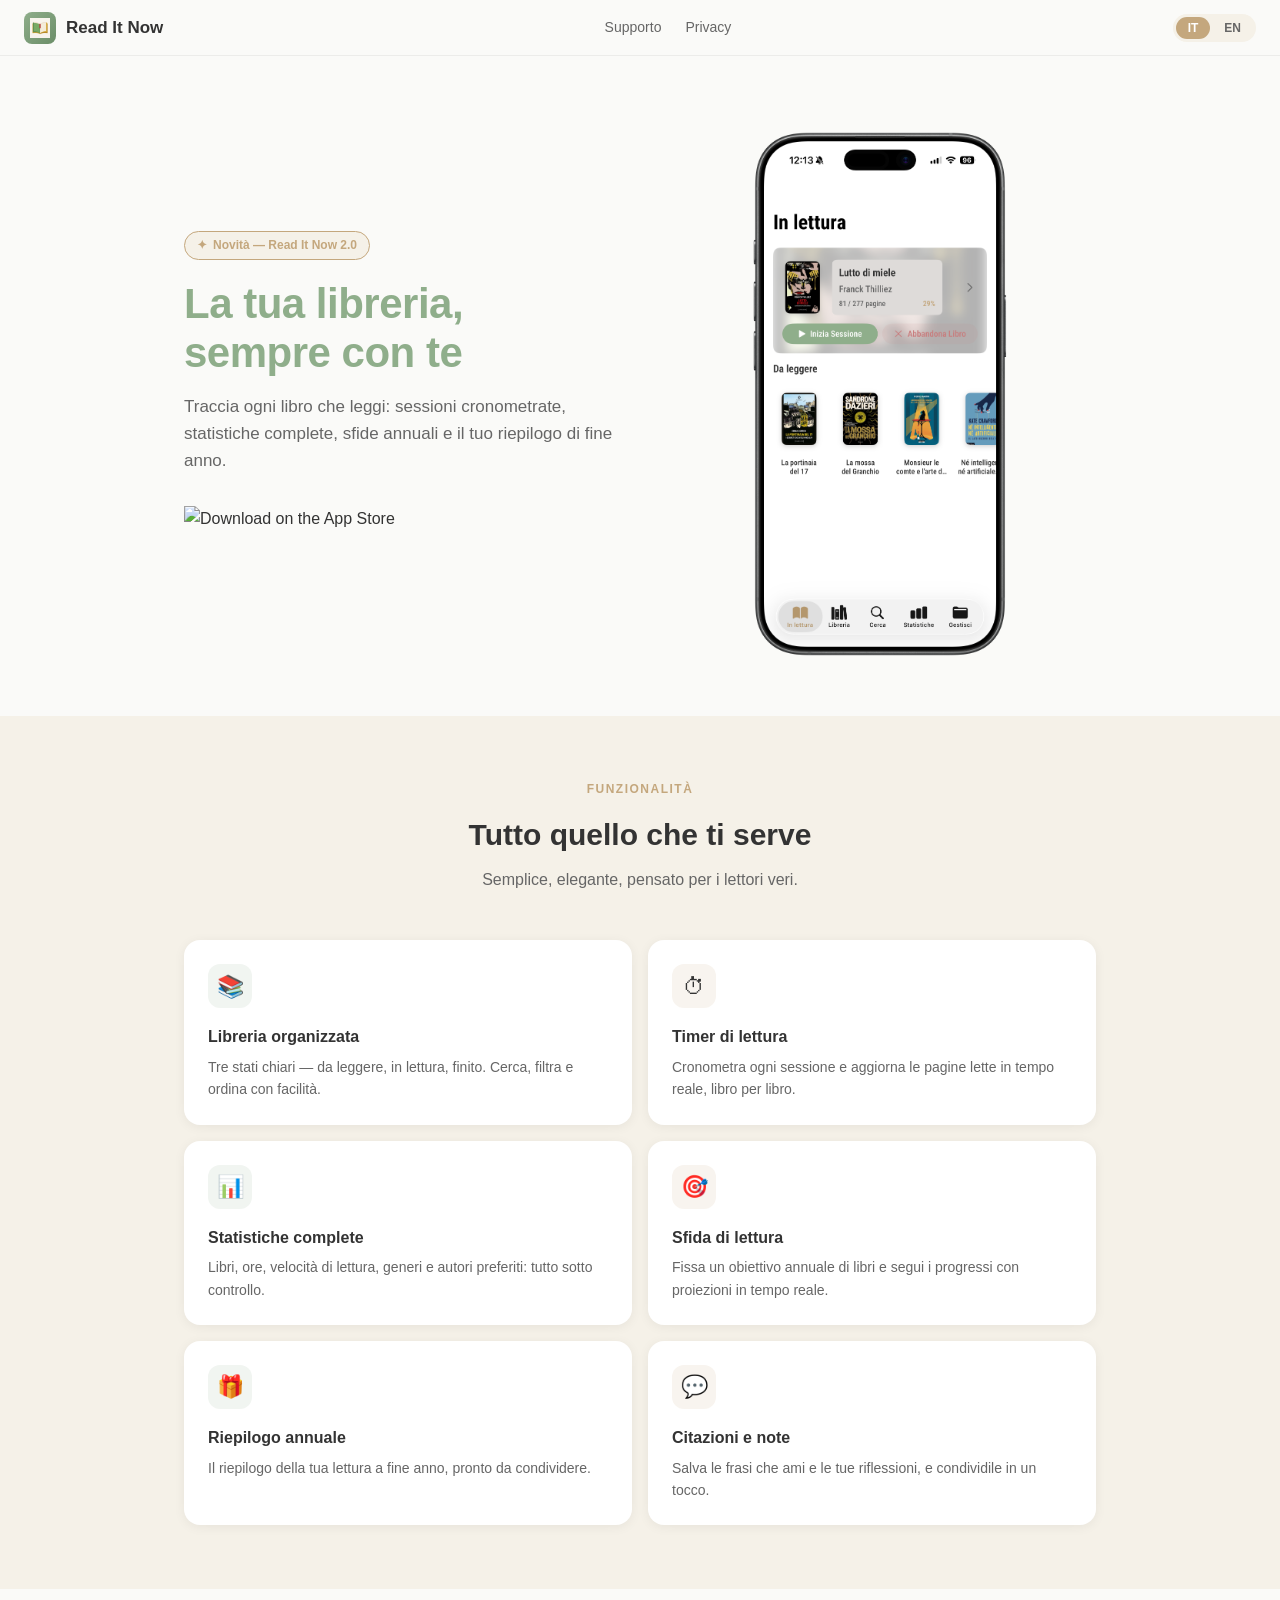
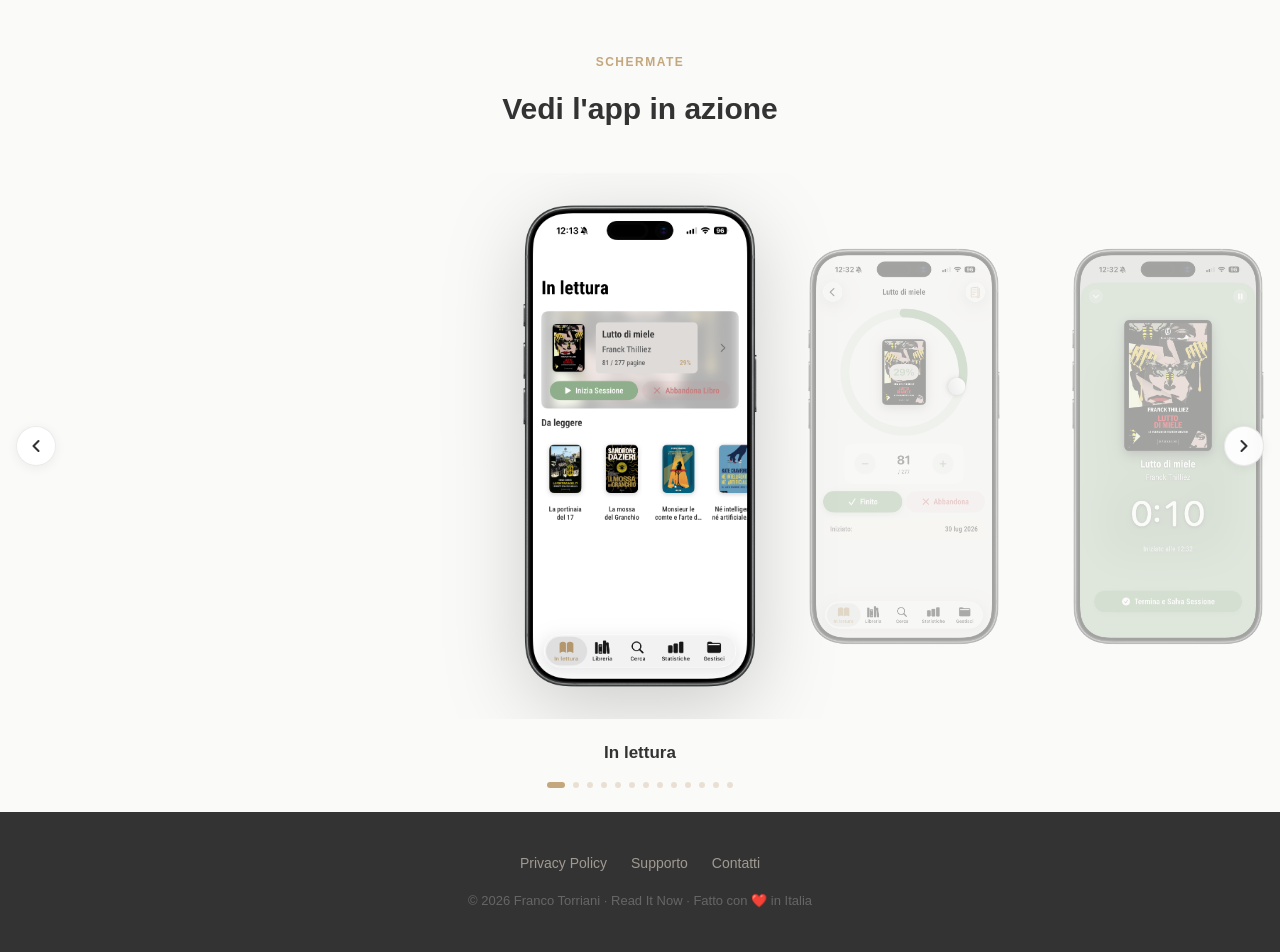
==== commit e9e64837: "Add v2.0 screenshots, screenshot carousel, and refreshed copy New screenshot set (13 IT/EN) replaces" ====
--- a/index.html
+++ b/index.html
@@ -44,20 +44,20 @@
   <!-- HERO -->
   <section class="hero">
     <div>
-      <div class="hero-badge">✦ <span data-i18n="hero_badge">Disponibile su App Store</span></div>
+      <div class="hero-badge">✦ <span data-i18n="hero_badge">Novità — Read It Now 2.0</span></div>
       <h1 class="hero-title">
         <span data-i18n="hero_title_1">La tua libreria,</span><br>
         <span style="color: var(--color-primary);" data-i18n="hero_title_2">sempre con te</span>
       </h1>
       <p class="hero-sub" data-i18n="hero_sub">
-        Tieni traccia di ogni libro che leggi, stai leggendo o vuoi leggere. Sessioni di lettura, statistiche, recensioni — tutto in un'unica app.
+        Traccia ogni libro che leggi: sessioni cronometrate, statistiche complete, sfide annuali e il tuo riepilogo di fine anno.
       </p>
       <a href="https://apps.apple.com/us/app/read-it-now/id6758524688" target="_blank" rel="noopener" class="appstore-badge-link">
         <img src="https://developer.apple.com/assets/elements/badges/download-on-the-app-store.svg" alt="Download on the App Store" class="appstore-badge">
       </a>
     </div>
     <div class="hero-phone">
-      <img src="assets/screenshots/screen-1-home.png" alt="Read It Now" class="hero-phone-img" data-src-it="assets/screenshots/screen-1-home.png" data-src-en="assets/screenshots/screen-1-home-en.png">
+      <img src="assets/screenshots/v2/it/01.png" alt="Read It Now" class="hero-phone-img" data-src-it="assets/screenshots/v2/it/01.png" data-src-en="assets/screenshots/v2/en/01.png">
     </div>
   </section>
 
@@ -75,18 +75,28 @@
         </div>
         <div class="feature-card">
           <div class="feature-icon" style="background: var(--color-feature-icon-cream);">⏱</div>
-          <h3 data-i18n="feature_2_title">Sessioni di lettura</h3>
-          <p data-i18n="feature_2_desc">Avvia una sessione e tieni traccia delle pagine lette. Cronologia completa delle sessioni.</p>
+          <h3 data-i18n="feature_2_title">Timer di lettura</h3>
+          <p data-i18n="feature_2_desc">Cronometra ogni sessione e aggiorna le pagine lette in tempo reale, libro per libro.</p>
         </div>
         <div class="feature-card">
           <div class="feature-icon" style="background: var(--color-feature-icon-green);">📊</div>
-          <h3 data-i18n="feature_3_title">Statistiche e progressi</h3>
-          <p data-i18n="feature_3_desc">Guarda quante pagine hai letto, il tempo dedicato e la tua crescita nel tempo.</p>
-        </div>
-        <div class="feature-card">
-          <div class="feature-icon" style="background: var(--color-feature-icon-cream);">⭐</div>
-          <h3 data-i18n="feature_4_title">Recensioni personali</h3>
-          <p data-i18n="feature_4_desc">Lascia un voto e un tuo commento ai libri finiti. La tua libreria, la tua voce.</p>
+          <h3 data-i18n="feature_3_title">Statistiche complete</h3>
+          <p data-i18n="feature_3_desc">Libri, ore, velocità di lettura, generi e autori preferiti: tutto sotto controllo.</p>
+        </div>
+        <div class="feature-card">
+          <div class="feature-icon" style="background: var(--color-feature-icon-cream);">🎯</div>
+          <h3 data-i18n="feature_4_title">Sfida di lettura</h3>
+          <p data-i18n="feature_4_desc">Fissa un obiettivo annuale di libri e segui i progressi con proiezioni in tempo reale.</p>
+        </div>
+        <div class="feature-card">
+          <div class="feature-icon" style="background: var(--color-feature-icon-green);">🎁</div>
+          <h3 data-i18n="feature_5_title">Riepilogo annuale</h3>
+          <p data-i18n="feature_5_desc">Il riepilogo della tua lettura a fine anno, pronto da condividere.</p>
+        </div>
+        <div class="feature-card">
+          <div class="feature-icon" style="background: var(--color-feature-icon-cream);">💬</div>
+          <h3 data-i18n="feature_6_title">Citazioni e note</h3>
+          <p data-i18n="feature_6_desc">Salva le frasi che ami e le tue riflessioni, e condividile in un tocco.</p>
         </div>
       </div>
     </div>
@@ -98,28 +108,59 @@
       <p class="section-label" data-i18n="screenshots_label">Schermate</p>
       <h2 class="section-title" data-i18n="screenshots_title">Vedi l'app in azione</h2>
     </div>
-    <div class="screenshots-strip">
-      <div class="screen-item">
-        <img src="assets/screenshots/screen-1.png" alt="Libreria" data-src-it="assets/screenshots/screen-1.png" data-src-en="assets/screenshots/screen-1-en.png" onerror="this.style.display='none';this.nextElementSibling.style.display='block'">
-        <span data-i18n="screen_1" style="display:none">Libreria</span>
+
+    <div class="carousel" id="carousel">
+      <button class="carousel-arrow carousel-arrow-prev" id="carouselPrev" aria-label="Precedente">
+        <svg viewBox="0 0 24 24" width="20" height="20"><path d="M15 18l-6-6 6-6" fill="none" stroke="currentColor" stroke-width="2.5" stroke-linecap="round" stroke-linejoin="round"/></svg>
+      </button>
+      <div class="carousel-track" id="carouselTrack">
+        <div class="carousel-slide" data-caption-key="screen_1">
+          <img src="assets/screenshots/v2/it/01.png" alt="In lettura" data-src-it="assets/screenshots/v2/it/01.png" data-src-en="assets/screenshots/v2/en/01.png">
+        </div>
+        <div class="carousel-slide" data-caption-key="screen_2">
+          <img src="assets/screenshots/v2/it/02.png" alt="Progresso di lettura" data-src-it="assets/screenshots/v2/it/02.png" data-src-en="assets/screenshots/v2/en/02.png">
+        </div>
+        <div class="carousel-slide" data-caption-key="screen_3">
+          <img src="assets/screenshots/v2/it/03.png" alt="Timer sessione" data-src-it="assets/screenshots/v2/it/03.png" data-src-en="assets/screenshots/v2/en/03.png">
+        </div>
+        <div class="carousel-slide" data-caption-key="screen_4">
+          <img src="assets/screenshots/v2/it/04.png" alt="Libreria" data-src-it="assets/screenshots/v2/it/04.png" data-src-en="assets/screenshots/v2/en/04.png">
+        </div>
+        <div class="carousel-slide" data-caption-key="screen_5">
+          <img src="assets/screenshots/v2/it/05.png" alt="Aggiungi libri" data-src-it="assets/screenshots/v2/it/05.png" data-src-en="assets/screenshots/v2/en/05.png">
+        </div>
+        <div class="carousel-slide" data-caption-key="screen_6">
+          <img src="assets/screenshots/v2/it/06.png" alt="Statistiche" data-src-it="assets/screenshots/v2/it/06.png" data-src-en="assets/screenshots/v2/en/06.png">
+        </div>
+        <div class="carousel-slide" data-caption-key="screen_7">
+          <img src="assets/screenshots/v2/it/07.png" alt="Sfida di lettura" data-src-it="assets/screenshots/v2/it/07.png" data-src-en="assets/screenshots/v2/en/07.png">
+        </div>
+        <div class="carousel-slide" data-caption-key="screen_8">
+          <img src="assets/screenshots/v2/it/08.png" alt="Tempo di lettura" data-src-it="assets/screenshots/v2/it/08.png" data-src-en="assets/screenshots/v2/en/08.png">
+        </div>
+        <div class="carousel-slide" data-caption-key="screen_9">
+          <img src="assets/screenshots/v2/it/09.png" alt="Riepilogo annuale" data-src-it="assets/screenshots/v2/it/09.png" data-src-en="assets/screenshots/v2/en/09.png">
+        </div>
+        <div class="carousel-slide" data-caption-key="screen_10">
+          <img src="assets/screenshots/v2/it/10.png" alt="Generi e autori" data-src-it="assets/screenshots/v2/it/10.png" data-src-en="assets/screenshots/v2/en/10.png">
+        </div>
+        <div class="carousel-slide" data-caption-key="screen_11">
+          <img src="assets/screenshots/v2/it/11.png" alt="Citazioni" data-src-it="assets/screenshots/v2/it/11.png" data-src-en="assets/screenshots/v2/en/11.png">
+        </div>
+        <div class="carousel-slide" data-caption-key="screen_12">
+          <img src="assets/screenshots/v2/it/12.png" alt="Dettaglio libro" data-src-it="assets/screenshots/v2/it/12.png" data-src-en="assets/screenshots/v2/en/12.png">
+        </div>
+        <div class="carousel-slide" data-caption-key="screen_13">
+          <img src="assets/screenshots/v2/it/13.png" alt="Libri completati" data-src-it="assets/screenshots/v2/it/13.png" data-src-en="assets/screenshots/v2/en/13.png">
+        </div>
       </div>
-      <div class="screen-item">
-        <img src="assets/screenshots/screen-2.png" alt="In lettura" data-src-it="assets/screenshots/screen-2.png" data-src-en="assets/screenshots/screen-2-en.png" onerror="this.style.display='none';this.nextElementSibling.style.display='block'">
-        <span data-i18n="screen_2" style="display:none">In lettura</span>
-      </div>
-      <div class="screen-item">
-        <img src="assets/screenshots/screen-3.png" alt="Sessione" data-src-it="assets/screenshots/screen-3.png" data-src-en="assets/screenshots/screen-3-en.png" onerror="this.style.display='none';this.nextElementSibling.style.display='block'">
-        <span data-i18n="screen_3" style="display:none">Sessione</span>
-      </div>
-      <div class="screen-item">
-        <img src="assets/screenshots/screen-4.png" alt="Statistiche" data-src-it="assets/screenshots/screen-4.png" data-src-en="assets/screenshots/screen-4-en.png" onerror="this.style.display='none';this.nextElementSibling.style.display='block'">
-        <span data-i18n="screen_4" style="display:none">Statistiche</span>
-      </div>
-      <div class="screen-item">
-        <img src="assets/screenshots/screen-5.png" alt="Dettaglio libro" data-src-it="assets/screenshots/screen-5.png" data-src-en="assets/screenshots/screen-5-en.png" onerror="this.style.display='none';this.nextElementSibling.style.display='block'">
-        <span data-i18n="screen_5" style="display:none">Dettaglio libro</span>
-      </div>
-    </div>
+      <button class="carousel-arrow carousel-arrow-next" id="carouselNext" aria-label="Successiva">
+        <svg viewBox="0 0 24 24" width="20" height="20"><path d="M9 18l6-6-6-6" fill="none" stroke="currentColor" stroke-width="2.5" stroke-linecap="round" stroke-linejoin="round"/></svg>
+      </button>
+    </div>
+
+    <p class="carousel-caption" id="carouselCaption" data-i18n="screen_1">In lettura</p>
+    <div class="carousel-dots" id="carouselDots"></div>
   </section>
 
   <!-- FOOTER -->
@@ -133,5 +174,91 @@
   </footer>
 
   <script src="i18n.js"></script>
+  <script>
+    (function() {
+      var track = document.getElementById('carouselTrack');
+      var caption = document.getElementById('carouselCaption');
+      var dotsWrap = document.getElementById('carouselDots');
+      var prevBtn = document.getElementById('carouselPrev');
+      var nextBtn = document.getElementById('carouselNext');
+      if (!track) return;
+
+      var slides = Array.prototype.slice.call(track.querySelectorAll('.carousel-slide'));
+      var activeIndex = 0;
+
+      // Build dots
+      slides.forEach(function(slide, i) {
+        var dot = document.createElement('button');
+        dot.className = 'carousel-dot';
+        dot.setAttribute('aria-label', 'Slide ' + (i + 1));
+        dot.addEventListener('click', function() { goTo(i); });
+        dotsWrap.appendChild(dot);
+      });
+      var dots = Array.prototype.slice.call(dotsWrap.querySelectorAll('.carousel-dot'));
+
+      function currentLang() {
+        return document.documentElement.lang === 'en' ? 'en' : 'it';
+      }
+
+      function setActive(index) {
+        activeIndex = index;
+        slides.forEach(function(slide, i) {
+          slide.classList.toggle('is-active', i === index);
+        });
+        dots.forEach(function(dot, i) {
+          dot.classList.toggle('is-active', i === index);
+        });
+        var key = slides[index].dataset.captionKey;
+        caption.dataset.i18n = key;
+        if (typeof translations !== 'undefined') {
+          caption.textContent = translations[currentLang()][key];
+        }
+      }
+
+      function goTo(index) {
+        index = Math.max(0, Math.min(slides.length - 1, index));
+        slides[index].scrollIntoView({ behavior: 'smooth', inline: 'center', block: 'nearest' });
+      }
+
+      // Find the slide whose center is closest to the track's center
+      function closestSlideIndex() {
+        var trackRect = track.getBoundingClientRect();
+        var trackCenter = trackRect.left + trackRect.width / 2;
+        var closest = 0;
+        var closestDist = Infinity;
+        slides.forEach(function(slide, i) {
+          var rect = slide.getBoundingClientRect();
+          var dist = Math.abs((rect.left + rect.width / 2) - trackCenter);
+          if (dist < closestDist) { closestDist = dist; closest = i; }
+        });
+        return closest;
+      }
+
+      var scrollRaf = null;
+      track.addEventListener('scroll', function() {
+        if (scrollRaf) return;
+        scrollRaf = requestAnimationFrame(function() {
+          setActive(closestSlideIndex());
+          scrollRaf = null;
+        });
+      }, { passive: true });
+
+      prevBtn.addEventListener('click', function() { goTo(activeIndex - 1); });
+      nextBtn.addEventListener('click', function() { goTo(activeIndex + 1); });
+
+      // Force a known starting position (some browsers restore prior scrollLeft on reload)
+      track.scrollLeft = 0;
+
+      // Re-sync caption text on language change
+      var langButtons = document.querySelectorAll('.lang-btn');
+      langButtons.forEach(function(btn) {
+        btn.addEventListener('click', function() {
+          setTimeout(function() { setActive(activeIndex); }, 0);
+        });
+      });
+
+      setActive(0);
+    })();
+  </script>
 </body>
 </html>
--- a/style.css
+++ b/style.css
@@ -225,29 +225,102 @@
 }
 .feature-card p { font-size: 14px; color: var(--color-text-secondary); margin-top: 6px; }
 
-/* --- SCREENSHOTS ------------------------------------------ */
-.screenshots { padding: 64px 0; }
-.screenshots .container { margin-bottom: 32px; }
-.screenshots-strip {
-  display: flex;
-  gap: 16px;
+/* --- SCREENSHOTS CAROUSEL ----------------------------------- */
+.screenshots { padding: 64px 0 24px; }
+.screenshots .container { margin-bottom: 40px; }
+
+:root { --slide-w: 240px; }
+
+.carousel {
+  position: relative;
+  display: flex;
+  align-items: center;
+}
+.carousel-track {
+  display: flex;
+  gap: 24px;
   overflow-x: auto;
-  padding: 0 24px 12px;
+  overflow-y: hidden;
+  padding: 28px calc(50% - var(--slide-w) / 2);
   scroll-snap-type: x mandatory;
   -webkit-overflow-scrolling: touch;
   scrollbar-width: none;
+  scroll-behavior: smooth;
+}
+.carousel-track::-webkit-scrollbar { display: none; }
+.carousel-slide {
+  flex-grow: 0;
+  flex-shrink: 0;
+  flex-basis: var(--slide-w);
+  width: var(--slide-w);
+  scroll-snap-align: center;
+  opacity: 0.35;
+  transform: scale(0.82);
+  transition: transform 0.4s cubic-bezier(0.22, 1, 0.36, 1), opacity 0.4s ease;
+}
+.carousel-slide img {
+  width: 100%;
+  height: auto;
+  display: block;
+  border-radius: var(--radius-lg);
+}
+.carousel-slide.is-active {
+  opacity: 1;
+  transform: scale(1);
+  filter: drop-shadow(0 20px 40px rgba(0, 0, 0, 0.18));
+}
+.carousel-arrow {
+  position: absolute;
+  top: 50%;
+  transform: translateY(-50%);
+  z-index: 5;
+  width: 40px;
+  height: 40px;
+  border-radius: 50%;
+  border: 1px solid rgba(0, 0, 0, 0.08);
+  background: rgba(255, 255, 255, 0.9);
+  backdrop-filter: blur(6px);
+  color: var(--color-text);
+  display: flex;
+  align-items: center;
   justify-content: center;
-}
-.screenshots-strip::-webkit-scrollbar { display: none; }
-.screen-item {
-  flex: 0 0 160px;
-  scroll-snap-align: start;
-  color: var(--color-accent);
-  font-size: 12px;
-  font-weight: 600;
-  text-align: center;
-}
-.screen-item img { width: 100%; height: auto; display: block; mix-blend-mode: multiply; }
+  cursor: pointer;
+  box-shadow: var(--shadow-sm);
+  transition: background 0.15s, transform 0.15s;
+}
+.carousel-arrow:hover { background: white; transform: translateY(-50%) scale(1.06); }
+.carousel-arrow-prev { left: 16px; }
+.carousel-arrow-next { right: 16px; }
+.carousel-caption {
+  text-align: center;
+  margin-top: 20px;
+  font-size: 17px;
+  font-weight: 700;
+  color: var(--color-text);
+  min-height: 24px;
+}
+.carousel-dots {
+  display: flex;
+  justify-content: center;
+  gap: 8px;
+  margin-top: 16px;
+}
+.carousel-dot {
+  width: 6px;
+  height: 6px;
+  border-radius: 50%;
+  border: none;
+  padding: 0;
+  background: var(--color-accent);
+  opacity: 0.3;
+  cursor: pointer;
+  transition: opacity 0.2s, transform 0.2s, width 0.2s;
+}
+.carousel-dot.is-active {
+  opacity: 1;
+  width: 18px;
+  border-radius: 3px;
+}
 
 /* --- MINI HERO (support, privacy) ------------------------- */
 .mini-hero {
@@ -344,6 +417,12 @@
   .features-grid { grid-template-columns: 1fr; }
 
   .mini-hero h1 { font-size: 28px; }
+
+  :root { --slide-w: 170px; }
+  .carousel-arrow { width: 34px; height: 34px; }
+  .carousel-arrow-prev { left: 6px; }
+  .carousel-arrow-next { right: 6px; }
+  .carousel-caption { font-size: 15px; }
 }
 
 /* --- FOUC PREVENTION -------------------------------------- */
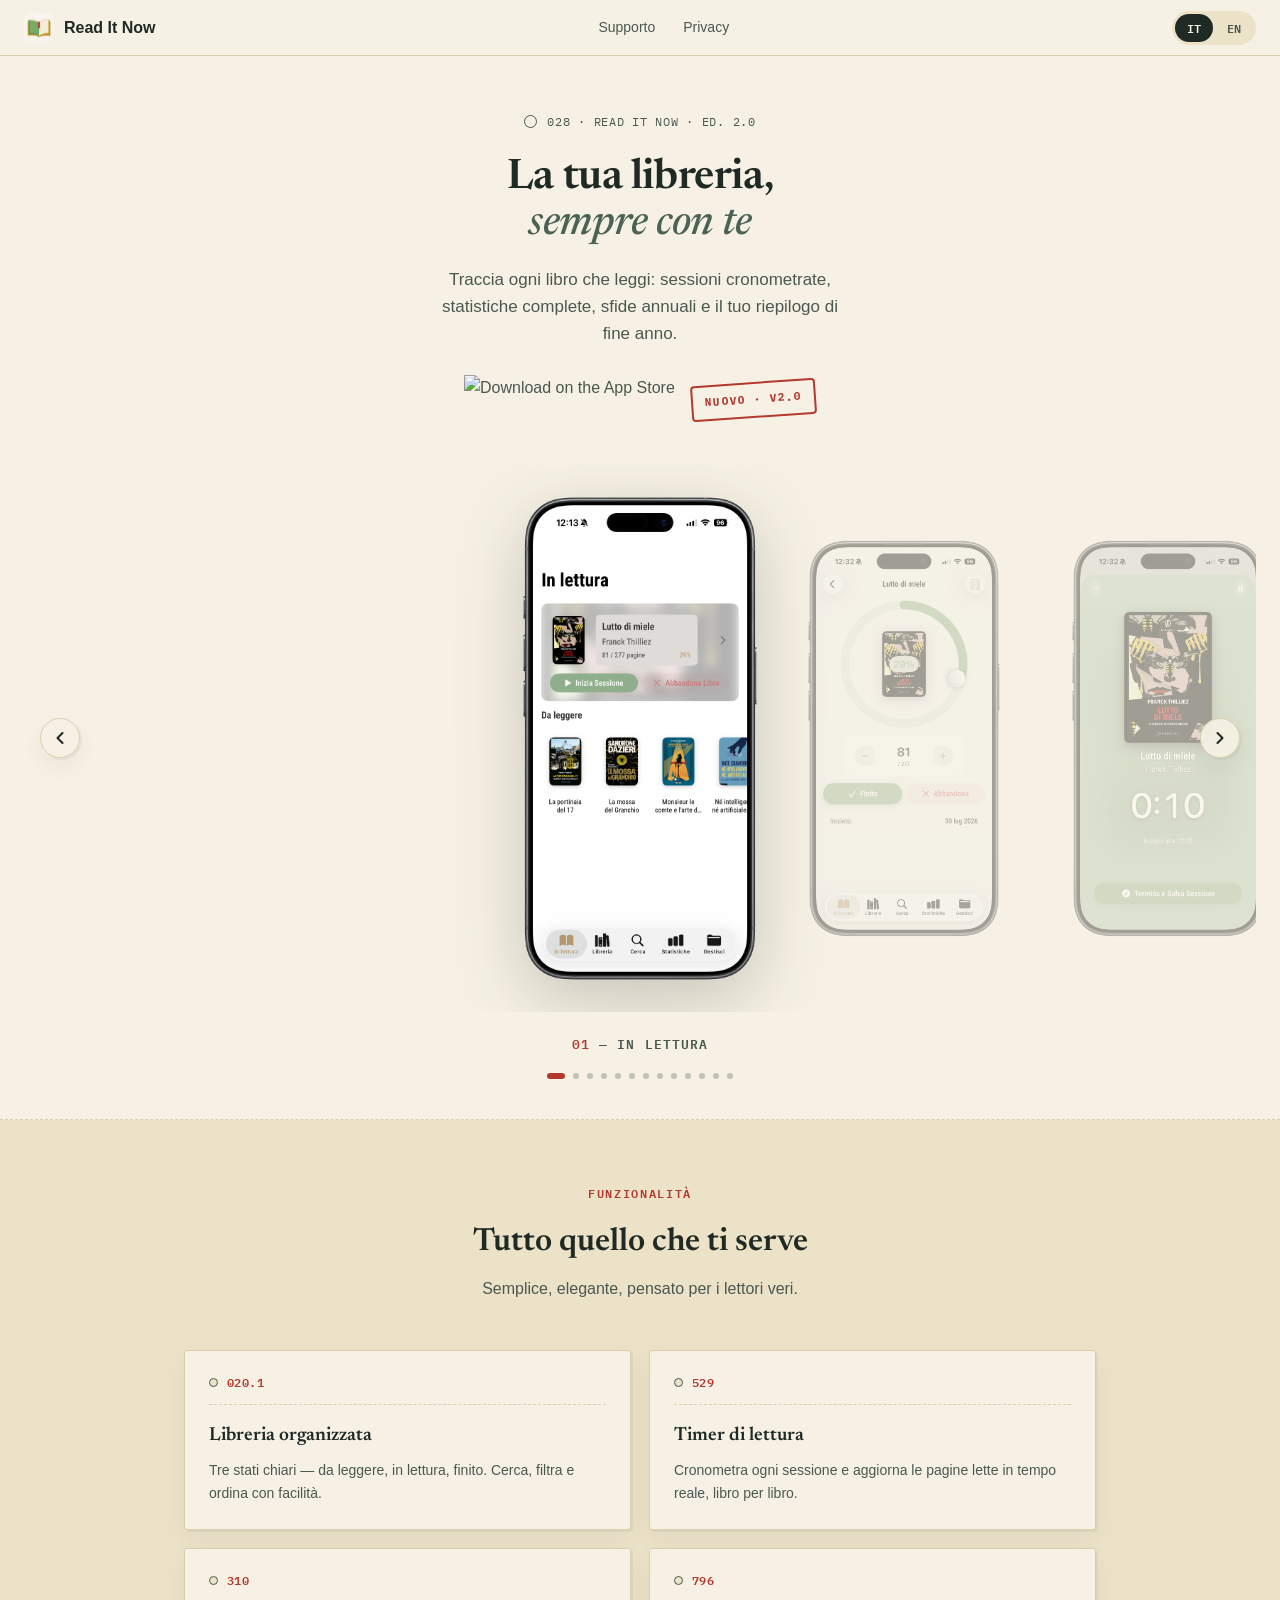
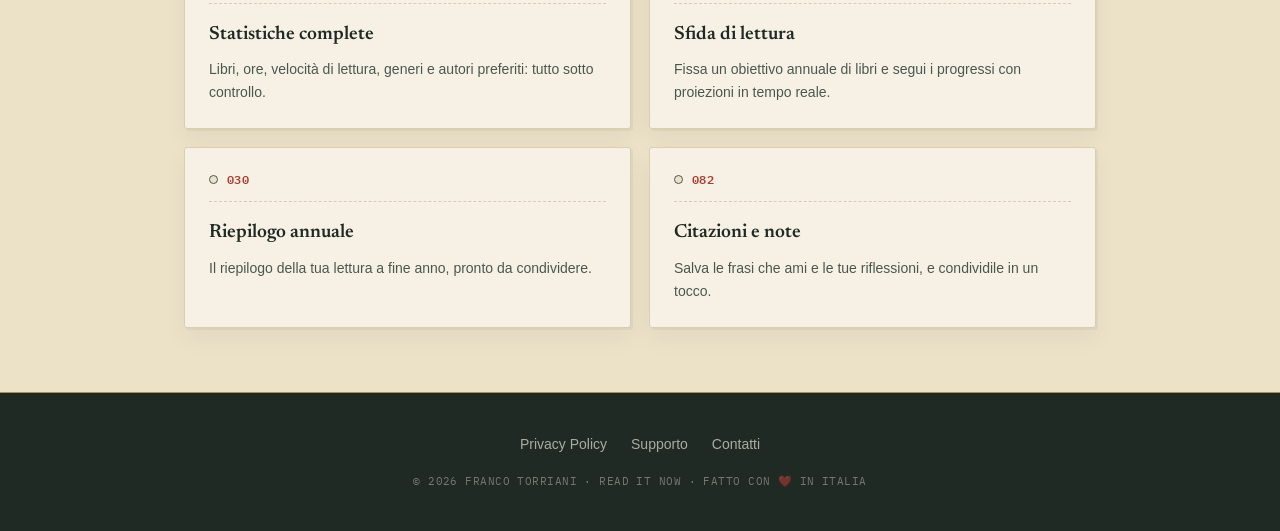
==== commit 22219f69: "Redesign site around a library-catalog visual identity Replaces the generic SaaS look (sage green, r" ====
--- a/index.html
+++ b/index.html
@@ -11,6 +11,9 @@
   <meta property="og:type" content="website">
   <link rel="icon" href="assets/app-icon.png" type="image/png">
   <link rel="apple-touch-icon" href="assets/app-icon.png">
+  <link rel="preconnect" href="https://fonts.googleapis.com">
+  <link rel="preconnect" href="https://fonts.gstatic.com" crossorigin>
+  <link href="https://fonts.googleapis.com/css2?family=Newsreader:ital,wght@0,500;0,600;0,700;1,500;1,600&family=IBM+Plex+Mono:wght@400;600;700&display=swap" rel="stylesheet">
   <link rel="stylesheet" href="style.css">
   <script>
     (function(){
@@ -43,22 +46,78 @@
 
   <!-- HERO -->
   <section class="hero">
-    <div>
-      <div class="hero-badge">✦ <span data-i18n="hero_badge">Novità — Read It Now 2.0</span></div>
+    <div class="hero-copy">
+      <div class="catalog-label">
+        <span class="punch"></span>
+        <span class="catalog-code">028 · READ IT NOW · ED. 2.0</span>
+      </div>
       <h1 class="hero-title">
         <span data-i18n="hero_title_1">La tua libreria,</span><br>
-        <span style="color: var(--color-primary);" data-i18n="hero_title_2">sempre con te</span>
+        <em data-i18n="hero_title_2">sempre con te</em>
       </h1>
       <p class="hero-sub" data-i18n="hero_sub">
         Traccia ogni libro che leggi: sessioni cronometrate, statistiche complete, sfide annuali e il tuo riepilogo di fine anno.
       </p>
-      <a href="https://apps.apple.com/us/app/read-it-now/id6758524688" target="_blank" rel="noopener" class="appstore-badge-link">
-        <img src="https://developer.apple.com/assets/elements/badges/download-on-the-app-store.svg" alt="Download on the App Store" class="appstore-badge">
-      </a>
-    </div>
-    <div class="hero-phone">
-      <img src="assets/screenshots/v2/it/01.png" alt="Read It Now" class="hero-phone-img" data-src-it="assets/screenshots/v2/it/01.png" data-src-en="assets/screenshots/v2/en/01.png">
-    </div>
+      <div class="hero-actions">
+        <a href="https://apps.apple.com/us/app/read-it-now/id6758524688" target="_blank" rel="noopener" class="appstore-badge-link">
+          <img src="https://developer.apple.com/assets/elements/badges/download-on-the-app-store.svg" alt="Download on the App Store" class="appstore-badge">
+        </a>
+        <span class="ink-stamp" data-i18n="hero_badge">Nuovo</span>
+      </div>
+    </div>
+
+    <div class="carousel" id="carousel">
+      <button class="carousel-arrow carousel-arrow-prev" id="carouselPrev" aria-label="Precedente">
+        <svg viewBox="0 0 24 24" width="20" height="20"><path d="M15 18l-6-6 6-6" fill="none" stroke="currentColor" stroke-width="2.5" stroke-linecap="round" stroke-linejoin="round"/></svg>
+      </button>
+      <div class="carousel-track" id="carouselTrack">
+        <div class="carousel-slide" data-caption-key="screen_1">
+          <img src="assets/screenshots/v2/it/01.png" alt="In lettura" data-src-it="assets/screenshots/v2/it/01.png" data-src-en="assets/screenshots/v2/en/01.png">
+        </div>
+        <div class="carousel-slide" data-caption-key="screen_2">
+          <img src="assets/screenshots/v2/it/02.png" alt="Progresso di lettura" data-src-it="assets/screenshots/v2/it/02.png" data-src-en="assets/screenshots/v2/en/02.png">
+        </div>
+        <div class="carousel-slide" data-caption-key="screen_3">
+          <img src="assets/screenshots/v2/it/03.png" alt="Timer sessione" data-src-it="assets/screenshots/v2/it/03.png" data-src-en="assets/screenshots/v2/en/03.png">
+        </div>
+        <div class="carousel-slide" data-caption-key="screen_4">
+          <img src="assets/screenshots/v2/it/04.png" alt="Libreria" data-src-it="assets/screenshots/v2/it/04.png" data-src-en="assets/screenshots/v2/en/04.png">
+        </div>
+        <div class="carousel-slide" data-caption-key="screen_5">
+          <img src="assets/screenshots/v2/it/05.png" alt="Aggiungi libri" data-src-it="assets/screenshots/v2/it/05.png" data-src-en="assets/screenshots/v2/en/05.png">
+        </div>
+        <div class="carousel-slide" data-caption-key="screen_6">
+          <img src="assets/screenshots/v2/it/06.png" alt="Statistiche" data-src-it="assets/screenshots/v2/it/06.png" data-src-en="assets/screenshots/v2/en/06.png">
+        </div>
+        <div class="carousel-slide" data-caption-key="screen_7">
+          <img src="assets/screenshots/v2/it/07.png" alt="Sfida di lettura" data-src-it="assets/screenshots/v2/it/07.png" data-src-en="assets/screenshots/v2/en/07.png">
+        </div>
+        <div class="carousel-slide" data-caption-key="screen_8">
+          <img src="assets/screenshots/v2/it/08.png" alt="Tempo di lettura" data-src-it="assets/screenshots/v2/it/08.png" data-src-en="assets/screenshots/v2/en/08.png">
+        </div>
+        <div class="carousel-slide" data-caption-key="screen_9">
+          <img src="assets/screenshots/v2/it/09.png" alt="Riepilogo annuale" data-src-it="assets/screenshots/v2/it/09.png" data-src-en="assets/screenshots/v2/en/09.png">
+        </div>
+        <div class="carousel-slide" data-caption-key="screen_10">
+          <img src="assets/screenshots/v2/it/10.png" alt="Generi e autori" data-src-it="assets/screenshots/v2/it/10.png" data-src-en="assets/screenshots/v2/en/10.png">
+        </div>
+        <div class="carousel-slide" data-caption-key="screen_11">
+          <img src="assets/screenshots/v2/it/11.png" alt="Citazioni" data-src-it="assets/screenshots/v2/it/11.png" data-src-en="assets/screenshots/v2/en/11.png">
+        </div>
+        <div class="carousel-slide" data-caption-key="screen_12">
+          <img src="assets/screenshots/v2/it/12.png" alt="Dettaglio libro" data-src-it="assets/screenshots/v2/it/12.png" data-src-en="assets/screenshots/v2/en/12.png">
+        </div>
+        <div class="carousel-slide" data-caption-key="screen_13">
+          <img src="assets/screenshots/v2/it/13.png" alt="Libri completati" data-src-it="assets/screenshots/v2/it/13.png" data-src-en="assets/screenshots/v2/en/13.png">
+        </div>
+      </div>
+      <button class="carousel-arrow carousel-arrow-next" id="carouselNext" aria-label="Successiva">
+        <svg viewBox="0 0 24 24" width="20" height="20"><path d="M9 18l6-6-6-6" fill="none" stroke="currentColor" stroke-width="2.5" stroke-linecap="round" stroke-linejoin="round"/></svg>
+      </button>
+    </div>
+
+    <p class="carousel-caption" id="carouselCaption">01 — In lettura</p>
+    <div class="carousel-dots" id="carouselDots"></div>
   </section>
 
   <!-- FEATURES -->
@@ -68,99 +127,38 @@
       <h2 class="section-title" data-i18n="features_title">Tutto quello che ti serve</h2>
       <p class="section-sub" data-i18n="features_sub">Semplice, elegante, pensato per i lettori veri.</p>
       <div class="features-grid">
-        <div class="feature-card">
-          <div class="feature-icon" style="background: var(--color-feature-icon-green);">📚</div>
+        <div class="index-card">
+          <div class="index-card-head"><span class="punch"></span><span class="dewey">020.1</span></div>
           <h3 data-i18n="feature_1_title">Libreria organizzata</h3>
           <p data-i18n="feature_1_desc">Tre stati chiari — da leggere, in lettura, finito. Cerca, filtra e ordina con facilità.</p>
         </div>
-        <div class="feature-card">
-          <div class="feature-icon" style="background: var(--color-feature-icon-cream);">⏱</div>
+        <div class="index-card">
+          <div class="index-card-head"><span class="punch"></span><span class="dewey">529</span></div>
           <h3 data-i18n="feature_2_title">Timer di lettura</h3>
           <p data-i18n="feature_2_desc">Cronometra ogni sessione e aggiorna le pagine lette in tempo reale, libro per libro.</p>
         </div>
-        <div class="feature-card">
-          <div class="feature-icon" style="background: var(--color-feature-icon-green);">📊</div>
+        <div class="index-card">
+          <div class="index-card-head"><span class="punch"></span><span class="dewey">310</span></div>
           <h3 data-i18n="feature_3_title">Statistiche complete</h3>
           <p data-i18n="feature_3_desc">Libri, ore, velocità di lettura, generi e autori preferiti: tutto sotto controllo.</p>
         </div>
-        <div class="feature-card">
-          <div class="feature-icon" style="background: var(--color-feature-icon-cream);">🎯</div>
+        <div class="index-card">
+          <div class="index-card-head"><span class="punch"></span><span class="dewey">796</span></div>
           <h3 data-i18n="feature_4_title">Sfida di lettura</h3>
           <p data-i18n="feature_4_desc">Fissa un obiettivo annuale di libri e segui i progressi con proiezioni in tempo reale.</p>
         </div>
-        <div class="feature-card">
-          <div class="feature-icon" style="background: var(--color-feature-icon-green);">🎁</div>
+        <div class="index-card">
+          <div class="index-card-head"><span class="punch"></span><span class="dewey">030</span></div>
           <h3 data-i18n="feature_5_title">Riepilogo annuale</h3>
           <p data-i18n="feature_5_desc">Il riepilogo della tua lettura a fine anno, pronto da condividere.</p>
         </div>
-        <div class="feature-card">
-          <div class="feature-icon" style="background: var(--color-feature-icon-cream);">💬</div>
+        <div class="index-card">
+          <div class="index-card-head"><span class="punch"></span><span class="dewey">082</span></div>
           <h3 data-i18n="feature_6_title">Citazioni e note</h3>
           <p data-i18n="feature_6_desc">Salva le frasi che ami e le tue riflessioni, e condividile in un tocco.</p>
         </div>
       </div>
     </div>
-  </section>
-
-  <!-- SCREENSHOTS -->
-  <section class="screenshots">
-    <div class="container">
-      <p class="section-label" data-i18n="screenshots_label">Schermate</p>
-      <h2 class="section-title" data-i18n="screenshots_title">Vedi l'app in azione</h2>
-    </div>
-
-    <div class="carousel" id="carousel">
-      <button class="carousel-arrow carousel-arrow-prev" id="carouselPrev" aria-label="Precedente">
-        <svg viewBox="0 0 24 24" width="20" height="20"><path d="M15 18l-6-6 6-6" fill="none" stroke="currentColor" stroke-width="2.5" stroke-linecap="round" stroke-linejoin="round"/></svg>
-      </button>
-      <div class="carousel-track" id="carouselTrack">
-        <div class="carousel-slide" data-caption-key="screen_1">
-          <img src="assets/screenshots/v2/it/01.png" alt="In lettura" data-src-it="assets/screenshots/v2/it/01.png" data-src-en="assets/screenshots/v2/en/01.png">
-        </div>
-        <div class="carousel-slide" data-caption-key="screen_2">
-          <img src="assets/screenshots/v2/it/02.png" alt="Progresso di lettura" data-src-it="assets/screenshots/v2/it/02.png" data-src-en="assets/screenshots/v2/en/02.png">
-        </div>
-        <div class="carousel-slide" data-caption-key="screen_3">
-          <img src="assets/screenshots/v2/it/03.png" alt="Timer sessione" data-src-it="assets/screenshots/v2/it/03.png" data-src-en="assets/screenshots/v2/en/03.png">
-        </div>
-        <div class="carousel-slide" data-caption-key="screen_4">
-          <img src="assets/screenshots/v2/it/04.png" alt="Libreria" data-src-it="assets/screenshots/v2/it/04.png" data-src-en="assets/screenshots/v2/en/04.png">
-        </div>
-        <div class="carousel-slide" data-caption-key="screen_5">
-          <img src="assets/screenshots/v2/it/05.png" alt="Aggiungi libri" data-src-it="assets/screenshots/v2/it/05.png" data-src-en="assets/screenshots/v2/en/05.png">
-        </div>
-        <div class="carousel-slide" data-caption-key="screen_6">
-          <img src="assets/screenshots/v2/it/06.png" alt="Statistiche" data-src-it="assets/screenshots/v2/it/06.png" data-src-en="assets/screenshots/v2/en/06.png">
-        </div>
-        <div class="carousel-slide" data-caption-key="screen_7">
-          <img src="assets/screenshots/v2/it/07.png" alt="Sfida di lettura" data-src-it="assets/screenshots/v2/it/07.png" data-src-en="assets/screenshots/v2/en/07.png">
-        </div>
-        <div class="carousel-slide" data-caption-key="screen_8">
-          <img src="assets/screenshots/v2/it/08.png" alt="Tempo di lettura" data-src-it="assets/screenshots/v2/it/08.png" data-src-en="assets/screenshots/v2/en/08.png">
-        </div>
-        <div class="carousel-slide" data-caption-key="screen_9">
-          <img src="assets/screenshots/v2/it/09.png" alt="Riepilogo annuale" data-src-it="assets/screenshots/v2/it/09.png" data-src-en="assets/screenshots/v2/en/09.png">
-        </div>
-        <div class="carousel-slide" data-caption-key="screen_10">
-          <img src="assets/screenshots/v2/it/10.png" alt="Generi e autori" data-src-it="assets/screenshots/v2/it/10.png" data-src-en="assets/screenshots/v2/en/10.png">
-        </div>
-        <div class="carousel-slide" data-caption-key="screen_11">
-          <img src="assets/screenshots/v2/it/11.png" alt="Citazioni" data-src-it="assets/screenshots/v2/it/11.png" data-src-en="assets/screenshots/v2/en/11.png">
-        </div>
-        <div class="carousel-slide" data-caption-key="screen_12">
-          <img src="assets/screenshots/v2/it/12.png" alt="Dettaglio libro" data-src-it="assets/screenshots/v2/it/12.png" data-src-en="assets/screenshots/v2/en/12.png">
-        </div>
-        <div class="carousel-slide" data-caption-key="screen_13">
-          <img src="assets/screenshots/v2/it/13.png" alt="Libri completati" data-src-it="assets/screenshots/v2/it/13.png" data-src-en="assets/screenshots/v2/en/13.png">
-        </div>
-      </div>
-      <button class="carousel-arrow carousel-arrow-next" id="carouselNext" aria-label="Successiva">
-        <svg viewBox="0 0 24 24" width="20" height="20"><path d="M9 18l6-6-6-6" fill="none" stroke="currentColor" stroke-width="2.5" stroke-linecap="round" stroke-linejoin="round"/></svg>
-      </button>
-    </div>
-
-    <p class="carousel-caption" id="carouselCaption" data-i18n="screen_1">In lettura</p>
-    <div class="carousel-dots" id="carouselDots"></div>
   </section>
 
   <!-- FOOTER -->
@@ -197,7 +195,9 @@
       var dots = Array.prototype.slice.call(dotsWrap.querySelectorAll('.carousel-dot'));
 
       function currentLang() {
-        return document.documentElement.lang === 'en' ? 'en' : 'it';
+        if (document.documentElement.lang === 'en') return 'en';
+        try { if (localStorage.getItem('rin_lang') === 'en') return 'en'; } catch (e) {}
+        return 'it';
       }
 
       function setActive(index) {
@@ -209,10 +209,9 @@
           dot.classList.toggle('is-active', i === index);
         });
         var key = slides[index].dataset.captionKey;
-        caption.dataset.i18n = key;
-        if (typeof translations !== 'undefined') {
-          caption.textContent = translations[currentLang()][key];
-        }
+        var num = String(index + 1).padStart(2, '0');
+        var text = (typeof translations !== 'undefined') ? translations[currentLang()][key] : '';
+        caption.innerHTML = '<span class="idx">' + num + '</span> — ' + text;
       }
 
       function goTo(index) {
--- a/style.css
+++ b/style.css
@@ -1,6 +1,9 @@
 /* ============================================================
    READ IT NOW — WEBSITE STYLES
-   Palette and spacing mirrors the iOS app exactly.
+   Direction: "Library catalog" — the site borrows its structure
+   from card catalogs, due-date stamps and Dewey classification.
+   Paper and serif are the subject's own material (books), not
+   decoration; mono numbers carry real meaning throughout.
    ============================================================ */
 
 /* --- Reset ------------------------------------------------- */
@@ -10,49 +13,50 @@
 
 /* --- Design Tokens ----------------------------------------- */
 :root {
-  --color-primary:        #8FAE8B;
-  --color-secondary:      #F5F1E8;
-  --color-accent:         #C4A77D;
-  --color-bg:             #FAFAF8;
-  --color-text:           #333333;
-  --color-text-secondary: #666666;
-  --color-footer-bg:      #333333;
-  --color-feature-icon-green: rgba(143, 174, 139, 0.12);
-  --color-feature-icon-cream: rgba(196, 167, 125, 0.12);
-
-  --font: -apple-system, BlinkMacSystemFont, 'Segoe UI', sans-serif;
-
-  --radius-sm:  8px;
-  --radius-md:  12px;
-  --radius-lg:  16px;
-  --radius-xl:  36px;
-
-  --shadow-sm:   0 2px 12px rgba(0, 0, 0, 0.06);
-  --shadow-hero: 0 20px 60px rgba(143, 174, 139, 0.2);
+  --paper:       #F6F1E4;
+  --paper-deep:  #ECE2C8;
+  --ink:         #1F2A24;
+  --ink-soft:    #4A5850;
+  --stamp:       #B23A2E;
+  --stamp-dark:  #8F2C22;
+  --shelf:       #4B6355;
+  --gold:        #B08D57;
+  --line:        #D9CEAE;
+  --line-on-ink: rgba(246, 241, 228, 0.18);
+
+  --font-display: 'Newsreader', Georgia, 'Times New Roman', serif;
+  --font-body:    -apple-system, BlinkMacSystemFont, 'Segoe UI', sans-serif;
+  --font-mono:    'IBM Plex Mono', ui-monospace, 'SFMono-Regular', Menlo, monospace;
+
+  --radius-card: 3px;
+  --radius-pill: 40px;
+
+  --shadow-card: 2px 2px 0 rgba(31, 42, 36, 0.05), 0 10px 24px rgba(31, 42, 36, 0.05);
 
   --breakpoint: 768px;
 }
 
 /* --- Base -------------------------------------------------- */
 body {
-  font-family: var(--font);
-  background: var(--color-bg);
-  color: var(--color-text);
+  font-family: var(--font-body);
+  background: var(--paper);
+  color: var(--ink-soft);
   font-size: 16px;
   line-height: 1.6;
 }
 
 /* --- Typography -------------------------------------------- */
-h1 { font-size: 42px; font-weight: 800; line-height: 1.15; letter-spacing: -0.5px; }
-h2 { font-size: 30px; font-weight: 800; }
-h3 { font-size: 16px; font-weight: 700; }
+h1, h2, h3 { font-family: var(--font-display); color: var(--ink); }
+h1 { font-size: 42px; font-weight: 600; line-height: 1.1; letter-spacing: -0.01em; }
+h2 { font-size: 32px; font-weight: 600; }
+h3 { font-size: 18px; font-weight: 600; }
 
 /* --- NAV --------------------------------------------------- */
 .nav {
-  background: rgba(250, 250, 248, 0.92);
+  background: rgba(246, 241, 228, 0.9);
   backdrop-filter: blur(12px);
   -webkit-backdrop-filter: blur(12px);
-  border-bottom: 1px solid rgba(0, 0, 0, 0.06);
+  border-bottom: 1px solid var(--line);
   height: 56px;
   padding: 0 24px;
   display: flex;
@@ -66,79 +70,88 @@
   display: flex;
   align-items: center;
   gap: 10px;
+  font-family: var(--font-body);
   font-weight: 700;
-  font-size: 17px;
-  color: var(--color-text);
+  font-size: 16px;
+  color: var(--ink);
 }
 .nav-icon {
-  width: 32px; height: 32px;
-  background: linear-gradient(135deg, var(--color-primary), #6B8E68);
-  border-radius: var(--radius-sm);
-  display: flex;
-  align-items: center;
-  justify-content: center;
-}
-.nav-icon img { width: 20px; height: 20px; }
+  width: 30px; height: 30px;
+  border-radius: 7px;
+  display: flex;
+  align-items: center;
+  justify-content: center;
+  overflow: hidden;
+}
+.nav-icon img { width: 30px; height: 30px; border-radius: 7px; }
 .nav-links {
   display: flex;
-  gap: 24px;
+  gap: 28px;
 }
 .nav-links a {
   font-size: 14px;
-  color: var(--color-text-secondary);
+  color: var(--ink-soft);
   transition: color 0.15s;
 }
-.nav-links a:hover { color: var(--color-primary); }
+.nav-links a:hover { color: var(--stamp); }
 .lang-toggle {
   display: flex;
-  background: var(--color-secondary);
-  border-radius: 20px;
+  background: var(--paper-deep);
+  border-radius: var(--radius-pill);
   padding: 3px;
   gap: 2px;
 }
 .lang-btn {
   padding: 4px 12px;
-  border-radius: 16px;
+  border-radius: var(--radius-pill);
   font-size: 12px;
   font-weight: 600;
   cursor: pointer;
   border: none;
   background: transparent;
-  color: var(--color-text-secondary);
-  font-family: var(--font);
+  color: var(--ink-soft);
+  font-family: var(--font-mono);
 }
 .lang-btn.active {
-  background: var(--color-accent);
-  color: white;
+  background: var(--ink);
+  color: var(--paper);
 }
 
 /* --- FOOTER ------------------------------------------------ */
 footer {
-  background: var(--color-footer-bg);
-  color: #E8E4DF;
+  background: var(--ink);
+  color: var(--paper);
   padding: 40px 24px;
   text-align: center;
+  border-top: 1px solid var(--gold);
 }
 .footer-links {
   display: flex;
   gap: 24px;
   justify-content: center;
   flex-wrap: wrap;
-  margin-bottom: 16px;
-}
-.footer-links a { color: #A09A92; font-size: 14px; }
-.footer-links a:hover { color: var(--color-primary); }
-.footer-copy { font-size: 13px; color: #666; }
+  margin-bottom: 18px;
+}
+.footer-links a { color: rgba(246, 241, 228, 0.65); font-size: 14px; }
+.footer-links a:hover { color: var(--gold); }
+.footer-copy {
+  font-family: var(--font-mono);
+  font-size: 11px;
+  letter-spacing: 0.04em;
+  text-transform: uppercase;
+  color: rgba(246, 241, 228, 0.4);
+}
 
 /* --- SECTION COMMON --------------------------------------- */
 .section-label {
   text-align: center;
-  font-size: 12px;
-  font-weight: 700;
-  letter-spacing: 1.5px;
-  color: var(--color-accent);
-  text-transform: uppercase;
-  margin-bottom: 12px;
+  font-family: var(--font-mono);
+  font-size: 12px;
+  font-weight: 600;
+  letter-spacing: 0.14em;
+  color: var(--stamp);
+  text-transform: uppercase;
+  margin-bottom: 14px;
 }
 .section-title {
   text-align: center;
@@ -147,88 +160,125 @@
 .section-sub {
   text-align: center;
   font-size: 16px;
-  color: var(--color-text-secondary);
+  color: var(--ink-soft);
   margin-bottom: 48px;
 }
 .container { max-width: 960px; margin: 0 auto; padding: 0 24px; }
 
 /* --- HERO -------------------------------------------------- */
 .hero {
-  max-width: 960px;
+  padding: 56px 24px 40px;
+  border-bottom: 1px dashed var(--line);
+}
+.hero-copy {
+  max-width: 640px;
   margin: 0 auto;
-  padding: 72px 24px 56px;
-  display: grid;
-  grid-template-columns: 1fr 1fr;
-  gap: 48px;
-  align-items: center;
-}
-.hero-badge {
-  display: inline-flex;
-  align-items: center;
-  gap: 6px;
-  background: var(--color-secondary);
-  border: 1px solid var(--color-accent);
-  border-radius: 20px;
-  padding: 4px 12px;
-  font-size: 12px;
-  color: var(--color-accent);
-  font-weight: 600;
-  margin-bottom: 20px;
+  padding: 0 24px;
+  text-align: center;
+}
+.catalog-label {
+  display: flex;
+  align-items: center;
+  justify-content: center;
+  gap: 10px;
+  margin-bottom: 24px;
+}
+.catalog-label .punch {
+  width: 13px; height: 13px;
+  border-radius: 50%;
+  border: 1.5px solid var(--ink-soft);
+  background: var(--paper);
+  flex-shrink: 0;
+}
+.catalog-label .catalog-code {
+  font-family: var(--font-mono);
+  font-size: 12px;
+  letter-spacing: 0.06em;
+  color: var(--ink-soft);
+  text-transform: uppercase;
 }
 .hero-title {
-  margin-bottom: 16px;
-}
-.hero-title span { color: var(--color-primary); }
+  margin-bottom: 18px;
+}
+.hero-title em {
+  font-style: italic;
+  font-weight: 500;
+  color: var(--shelf);
+}
 .hero-sub {
   font-size: 17px;
-  color: var(--color-text-secondary);
-  margin-bottom: 32px;
+  color: var(--ink-soft);
+  margin: 0 auto 28px;
+  max-width: 42ch;
+}
+.hero-actions {
+  display: flex;
+  align-items: center;
+  justify-content: center;
+  gap: 16px;
+  flex-wrap: wrap;
+  margin-bottom: 8px;
 }
 .appstore-badge-link { display: inline-block; }
 .appstore-badge { height: 50px; width: auto; display: block; }
 .appstore-badge-link:hover { opacity: 0.85; transition: opacity 0.2s; }
-.hero-phone {
-  max-width: 260px;
-  width: 100%;
-  margin: 0 auto;
-}
-.hero-phone img { width: 100%; height: auto; display: block; }
-.hero-phone-placeholder {
-  text-align: center;
-  color: var(--color-accent);
-  opacity: 0.6;
-}
-.hero-phone-placeholder .ph-icon { font-size: 48px; margin-bottom: 8px; }
-.hero-phone-placeholder p { font-size: 13px; font-weight: 600; }
-
-/* --- FEATURES --------------------------------------------- */
-.features { background: var(--color-secondary); padding: 64px 24px; }
+.ink-stamp {
+  display: inline-flex;
+  align-items: center;
+  justify-content: center;
+  font-family: var(--font-mono);
+  font-size: 11px;
+  font-weight: 700;
+  letter-spacing: 0.1em;
+  text-transform: uppercase;
+  color: var(--stamp);
+  border: 2px solid var(--stamp);
+  border-radius: 4px;
+  padding: 7px 12px;
+  transform: rotate(-4deg);
+}
+.hero .carousel { margin-top: 40px; }
+
+/* --- FEATURES ------------------------------------------------ */
+.features { background: var(--paper-deep); padding: 64px 24px; }
 .features-grid {
   display: grid;
   grid-template-columns: 1fr 1fr;
-  gap: 16px;
-}
-.feature-card {
-  background: white;
-  border-radius: var(--radius-lg);
-  padding: 24px;
-  box-shadow: var(--shadow-sm);
-}
-.feature-icon {
-  width: 44px; height: 44px;
-  border-radius: var(--radius-md);
-  display: flex;
-  align-items: center;
-  justify-content: center;
-  font-size: 22px;
+  gap: 18px;
+}
+.index-card {
+  background: var(--paper);
+  border: 1px solid var(--line);
+  border-radius: var(--radius-card);
+  padding: 22px 24px 24px;
+  box-shadow: var(--shadow-card);
+}
+.index-card-head {
+  display: flex;
+  align-items: center;
+  gap: 9px;
   margin-bottom: 16px;
-}
-.feature-card p { font-size: 14px; color: var(--color-text-secondary); margin-top: 6px; }
+  padding-bottom: 12px;
+  border-bottom: 1px dashed var(--line);
+}
+.index-card-head .punch {
+  width: 9px; height: 9px;
+  border-radius: 50%;
+  border: 1.5px solid var(--ink-soft);
+  background: var(--paper-deep);
+  flex-shrink: 0;
+}
+.index-card-head .dewey {
+  font-family: var(--font-mono);
+  font-size: 12px;
+  font-weight: 600;
+  letter-spacing: 0.04em;
+  color: var(--stamp);
+}
+.index-card h3 { font-size: 19px; margin-bottom: 8px; }
+.index-card p { font-size: 14px; color: var(--ink-soft); line-height: 1.65; }
 
 /* --- SCREENSHOTS CAROUSEL ----------------------------------- */
-.screenshots { padding: 64px 0 24px; }
-.screenshots .container { margin-bottom: 40px; }
-
 :root { --slide-w: 240px; }
 
 .carousel {
@@ -258,16 +308,11 @@
   transform: scale(0.82);
   transition: transform 0.4s cubic-bezier(0.22, 1, 0.36, 1), opacity 0.4s ease;
 }
-.carousel-slide img {
-  width: 100%;
-  height: auto;
-  display: block;
-  border-radius: var(--radius-lg);
-}
+.carousel-slide img { width: 100%; height: auto; display: block; }
 .carousel-slide.is-active {
   opacity: 1;
   transform: scale(1);
-  filter: drop-shadow(0 20px 40px rgba(0, 0, 0, 0.18));
+  filter: drop-shadow(0 20px 34px rgba(31, 42, 36, 0.22));
 }
 .carousel-arrow {
   position: absolute;
@@ -277,33 +322,37 @@
   width: 40px;
   height: 40px;
   border-radius: 50%;
-  border: 1px solid rgba(0, 0, 0, 0.08);
-  background: rgba(255, 255, 255, 0.9);
+  border: 1px solid var(--line);
+  background: rgba(246, 241, 228, 0.92);
   backdrop-filter: blur(6px);
-  color: var(--color-text);
+  color: var(--ink);
   display: flex;
   align-items: center;
   justify-content: center;
   cursor: pointer;
-  box-shadow: var(--shadow-sm);
-  transition: background 0.15s, transform 0.15s;
-}
-.carousel-arrow:hover { background: white; transform: translateY(-50%) scale(1.06); }
+  box-shadow: var(--shadow-card);
+  transition: color 0.15s, border-color 0.15s, transform 0.15s;
+}
+.carousel-arrow:hover { color: var(--stamp); border-color: var(--stamp); transform: translateY(-50%) scale(1.06); }
 .carousel-arrow-prev { left: 16px; }
 .carousel-arrow-next { right: 16px; }
 .carousel-caption {
   text-align: center;
-  margin-top: 20px;
-  font-size: 17px;
-  font-weight: 700;
-  color: var(--color-text);
-  min-height: 24px;
-}
+  margin-top: 22px;
+  font-family: var(--font-mono);
+  font-size: 13px;
+  font-weight: 600;
+  letter-spacing: 0.08em;
+  text-transform: uppercase;
+  color: var(--ink-soft);
+  min-height: 20px;
+}
+.carousel-caption .idx { color: var(--stamp); }
 .carousel-dots {
   display: flex;
   justify-content: center;
   gap: 8px;
-  margin-top: 16px;
+  margin-top: 18px;
 }
 .carousel-dot {
   width: 6px;
@@ -311,91 +360,126 @@
   border-radius: 50%;
   border: none;
   padding: 0;
-  background: var(--color-accent);
+  background: var(--ink-soft);
   opacity: 0.3;
   cursor: pointer;
-  transition: opacity 0.2s, transform 0.2s, width 0.2s;
+  transition: opacity 0.2s, transform 0.2s, width 0.2s, background 0.2s;
 }
 .carousel-dot.is-active {
   opacity: 1;
   width: 18px;
   border-radius: 3px;
+  background: var(--stamp);
 }
 
 /* --- MINI HERO (support, privacy) ------------------------- */
 .mini-hero {
-  background: var(--color-secondary);
+  background: var(--paper-deep);
   padding: 48px 24px;
   text-align: center;
-  border-bottom: 1px solid rgba(0,0,0,0.06);
+  border-bottom: 1px dashed var(--line);
 }
 .mini-hero h1 { font-size: 36px; margin-bottom: 12px; }
-.mini-hero p { font-size: 17px; color: var(--color-text-secondary); }
+.mini-hero p { font-size: 17px; color: var(--ink-soft); }
 
 /* --- FAQ -------------------------------------------------- */
 .faq-section { padding: 56px 24px; }
-.faq-list { max-width: 720px; margin: 0 auto; display: flex; flex-direction: column; gap: 12px; }
+.faq-list {
+  max-width: 720px;
+  margin: 0 auto;
+  display: flex;
+  flex-direction: column;
+  gap: 12px;
+  counter-reset: faqnum;
+}
 details {
-  background: white;
-  border-radius: var(--radius-md);
-  box-shadow: var(--shadow-sm);
+  background: var(--paper);
+  border: 1px solid var(--line);
+  border-radius: var(--radius-card);
+  box-shadow: var(--shadow-card);
   overflow: hidden;
+  counter-increment: faqnum;
 }
 summary {
   padding: 20px 24px;
   font-weight: 600;
   font-size: 15px;
+  color: var(--ink);
   cursor: pointer;
   list-style: none;
   display: flex;
-  justify-content: space-between;
-  align-items: center;
+  align-items: center;
+  gap: 12px;
 }
 summary::-webkit-details-marker { display: none; }
+summary::before {
+  content: counter(faqnum, decimal-leading-zero);
+  font-family: var(--font-mono);
+  font-size: 12px;
+  font-weight: 700;
+  color: var(--stamp);
+  flex-shrink: 0;
+}
+summary > span { flex: 1; }
 summary::after {
   content: '+';
   font-size: 20px;
-  color: var(--color-accent);
+  color: var(--stamp);
   font-weight: 300;
   flex-shrink: 0;
 }
 details[open] summary::after { content: '−'; }
-.faq-answer { padding: 0 24px 20px; font-size: 14px; color: var(--color-text-secondary); line-height: 1.7; }
+.faq-answer {
+  padding: 0 24px 20px 46px;
+  font-size: 14px;
+  color: var(--ink-soft);
+  line-height: 1.7;
+}
 
 /* --- CONTACT ---------------------------------------------- */
 .contact-section {
-  background: var(--color-secondary);
+  background: var(--ink);
   padding: 56px 24px;
   text-align: center;
 }
-.contact-section h2 { margin-bottom: 12px; }
-.contact-section p { color: var(--color-text-secondary); margin-bottom: 28px; }
+.contact-section h2 { color: var(--paper); margin-bottom: 12px; }
+.contact-section p { color: rgba(246, 241, 228, 0.7); margin-bottom: 28px; }
 .contact-btn {
   display: inline-flex;
   align-items: center;
   gap: 8px;
-  background: var(--color-primary);
-  color: white;
+  background: var(--stamp);
+  color: var(--paper);
   padding: 12px 28px;
-  border-radius: var(--radius-md);
+  border-radius: var(--radius-card);
   font-weight: 600;
   font-size: 15px;
 }
-.contact-btn:hover { background: #6B8E68; }
-.contact-note { margin-top: 16px; font-size: 13px; color: var(--color-text-secondary); }
+.contact-btn:hover { background: var(--stamp-dark); }
+.contact-note {
+  margin-top: 16px;
+  font-family: var(--font-mono);
+  font-size: 12px;
+  letter-spacing: 0.04em;
+  text-transform: uppercase;
+  color: rgba(246, 241, 228, 0.45);
+}
 
 /* --- PRIVACY ---------------------------------------------- */
 .privacy-section { padding: 56px 24px; max-width: 720px; margin: 0 auto; }
 .privacy-section .last-modified {
-  font-size: 13px;
-  color: var(--color-text-secondary);
+  font-family: var(--font-mono);
+  font-size: 12px;
+  letter-spacing: 0.04em;
+  text-transform: uppercase;
+  color: var(--ink-soft);
   margin-bottom: 40px;
   padding-bottom: 16px;
-  border-bottom: 1px solid #e0ddd8;
-}
-.privacy-section h2 { font-size: 20px; font-weight: 700; margin: 32px 0 12px; }
-.privacy-section p { font-size: 15px; color: var(--color-text-secondary); margin-bottom: 12px; line-height: 1.7; }
-.privacy-section a { color: var(--color-primary); text-decoration: underline; }
+  border-bottom: 1px dashed var(--line);
+}
+.privacy-section h2 { font-size: 20px; margin: 32px 0 12px; }
+.privacy-section p { font-size: 15px; color: var(--ink-soft); margin-bottom: 12px; line-height: 1.7; }
+.privacy-section a { color: var(--stamp); text-decoration: underline; }
 
 /* --- LANG BLOCKS ------------------------------------------ */
 .lang-block[hidden] { display: none; }
@@ -403,16 +487,14 @@
 /* --- RESPONSIVE ------------------------------------------- */
 @media (max-width: 768px) {
   h1 { font-size: 32px; }
-  h2 { font-size: 24px; }
+  h2 { font-size: 26px; }
 
   .nav-links { display: none; }
 
-  .hero {
-    grid-template-columns: 1fr;
-    padding: 48px 24px 40px;
-    gap: 32px;
-  }
-  .hero-phone { max-width: 180px; }
+  .hero { padding: 32px 0 32px; }
+  .hero-copy { padding: 0 24px; }
+
+  .catalog-label .catalog-code { font-size: 11px; }
 
   .features-grid { grid-template-columns: 1fr; }
 
@@ -422,7 +504,7 @@
   .carousel-arrow { width: 34px; height: 34px; }
   .carousel-arrow-prev { left: 6px; }
   .carousel-arrow-next { right: 6px; }
-  .carousel-caption { font-size: 15px; }
+  .carousel-caption { font-size: 12px; }
 }
 
 /* --- FOUC PREVENTION -------------------------------------- */
